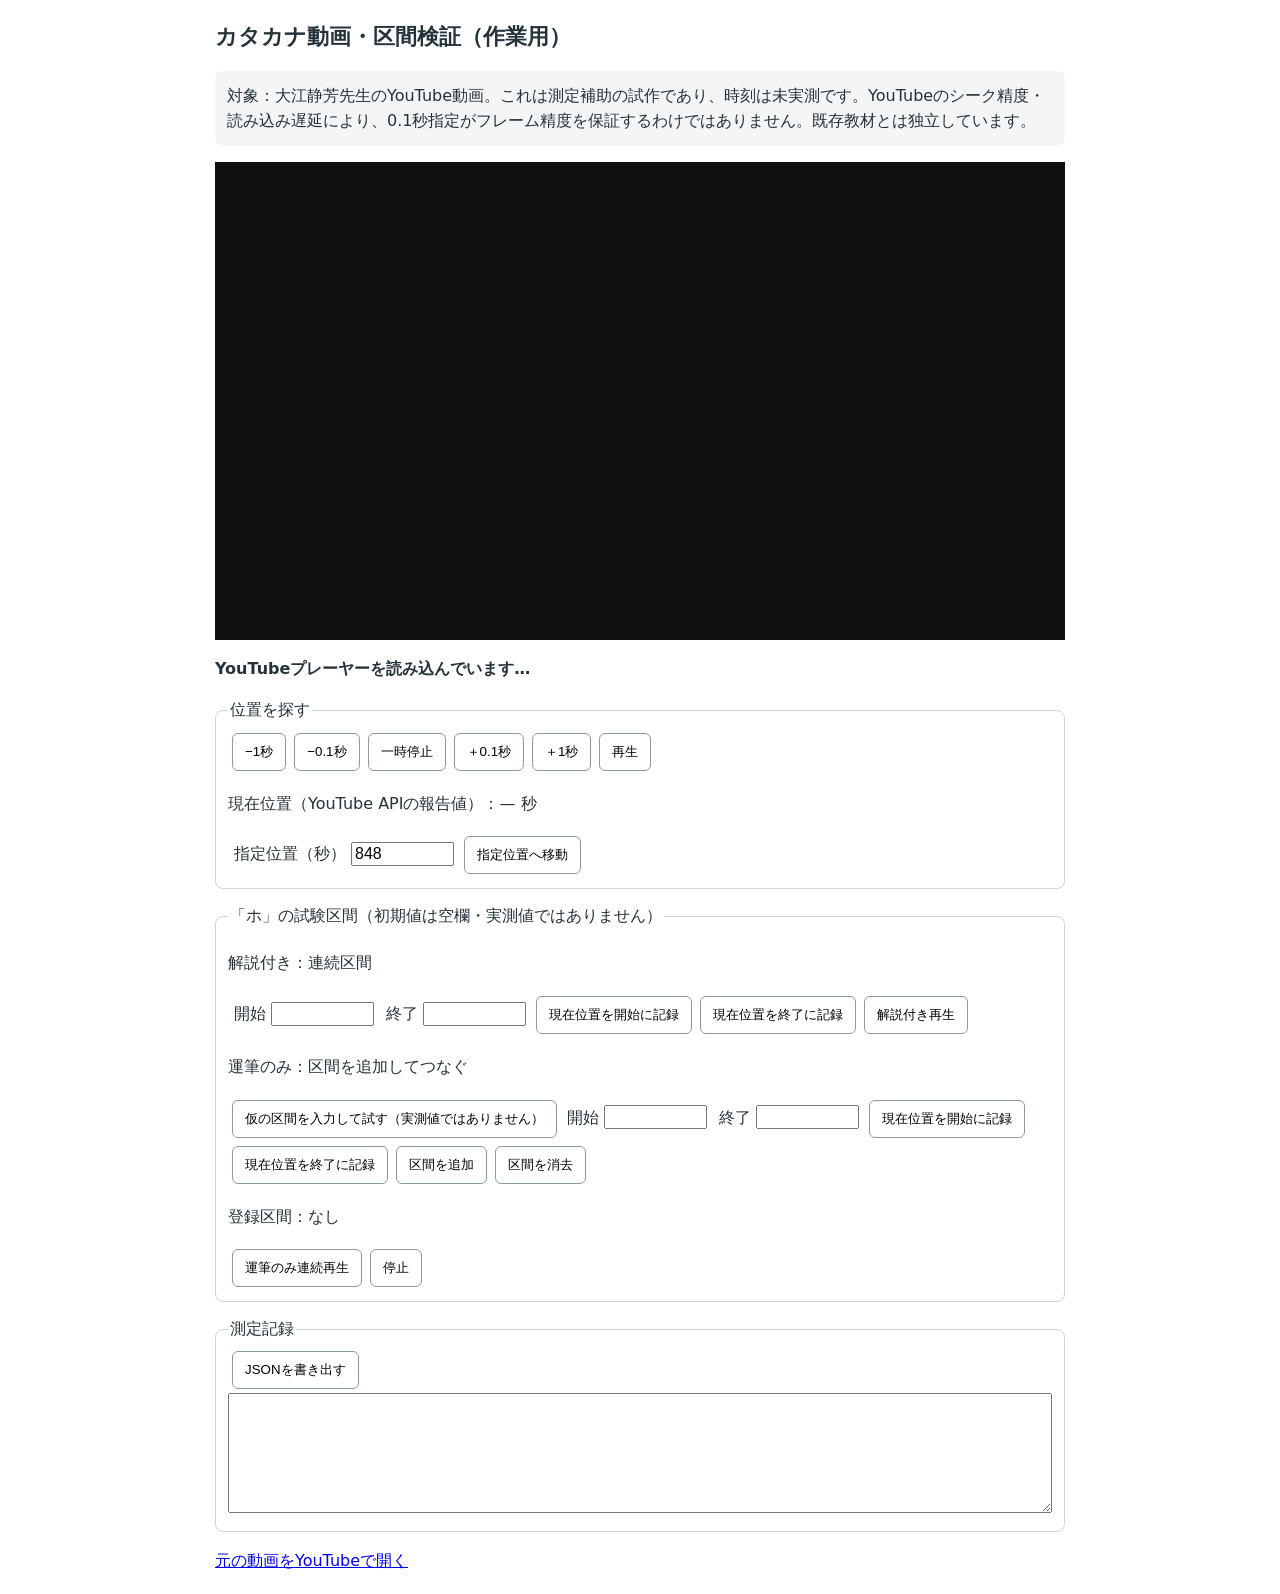
==== oe-video-timing-test.html @ d210e769 "Add clearly labeled provisional Ho segments for playback testing" ====
<!doctype html>
<html lang="ja"><head><meta charset="utf-8"><meta name="viewport" content="width=device-width,initial-scale=1"><meta name="robots" content="noindex,nofollow"><title>大江静芳先生 カタカナ動画・区間検証（試作）</title>
<style>body{font-family:system-ui,sans-serif;max-width:850px;margin:20px auto;padding:0 14px;color:#24333b;line-height:1.6}h1{font-size:1.35rem}.note{background:#f3f5f7;padding:12px;border-radius:8px}#player{width:100%;aspect-ratio:16/9;background:#111}fieldset{margin:14px 0;border:1px solid #cdd5db;border-radius:8px}label{display:inline-flex;gap:5px;align-items:center;margin:6px}input[type=number]{width:95px;font-size:1rem}button{padding:9px 12px;margin:4px;border:1px solid #8799a3;background:#fff;border-radius:6px;cursor:pointer}button:focus-visible{outline:3px solid #4386bb}output{font-variant-numeric:tabular-nums}textarea{width:100%;min-height:120px;box-sizing:border-box}#status{font-weight:600}</style></head>
<body><h1>カタカナ動画・区間検証（作業用）</h1><p class="note">対象：大江静芳先生のYouTube動画。これは測定補助の試作であり、時刻は未実測です。YouTubeのシーク精度・読み込み遅延により、0.1秒指定がフレーム精度を保証するわけではありません。既存教材とは独立しています。</p>
<div id="player"></div><p id="status" role="status">YouTubeプレーヤーを読み込んでいます…</p>
<fieldset><legend>位置を探す</legend><button id="back10">−1秒</button><button id="back1">−0.1秒</button><button id="pause">一時停止</button><button id="forward1">＋0.1秒</button><button id="forward10">＋1秒</button><button id="play">再生</button><p>現在位置（YouTube APIの報告値）：<output id="position">—</output> 秒</p><label>指定位置（秒）<input id="seekValue" type="number" min="0" step="0.1" value="848"></label><button id="seek">指定位置へ移動</button></fieldset>
<fieldset><legend>「ホ」の試験区間（初期値は空欄・実測値ではありません）</legend><p>解説付き：連続区間</p><label>開始 <input id="exStart" type="number" min="0" step="0.1"></label><label>終了 <input id="exEnd" type="number" min="0" step="0.1"></label><button id="captureExStart">現在位置を開始に記録</button><button id="captureExEnd">現在位置を終了に記録</button><button id="testEx">解説付き再生</button>
<p>運筆のみ：区間を追加してつなぐ</p><button id="sample">仮の区間を入力して試す（実測値ではありません）</button><label>開始 <input id="wrStart" type="number" min="0" step="0.1"></label><label>終了 <input id="wrEnd" type="number" min="0" step="0.1"></label><button id="captureWrStart">現在位置を開始に記録</button><button id="captureWrEnd">現在位置を終了に記録</button><button id="add">区間を追加</button><button id="clear">区間を消去</button><p id="segments">登録区間：なし</p><button id="testWr">運筆のみ連続再生</button><button id="stop">停止</button></fieldset>
<fieldset><legend>測定記録</legend><button id="export">JSONを書き出す</button><textarea id="result" readonly aria-label="JSON出力"></textarea></fieldset>
<p><a href="https://www.youtube.com/watch?v=N_IMNX4BZhU" target="_blank" rel="noopener noreferrer">元の動画をYouTubeで開く</a></p>
<script>
const ID='N_IMNX4BZhU';let player,ready=false,mode='',index=0,segments=[];const $=x=>document.getElementById(x);const number=id=>{const s=$(id).value.trim();return s===''?null:Number(s)};const status=s=>$('status').textContent=s;
function onYouTubeIframeAPIReady(){player=new YT.Player('player',{videoId:ID,playerVars:{playsinline:1,rel:0},events:{onReady:()=>{ready=true;status('準備完了。動画を再生して映像を確認してください。')},onError:e=>status('YouTube再生エラー：'+e.data)}})}
const script=document.createElement('script');script.src='https://www.youtube.com/iframe_api';document.head.append(script);
function current(){return ready?player.getCurrentTime():null}function seek(t){if(!ready||!Number.isFinite(t)||t<0)return;player.seekTo(t,true);$('seekValue').value=t.toFixed(1)}
function record(id){const t=current();if(t!==null)$(id).value=t.toFixed(2)}
function valid(a,b){return a!==null&&b!==null&&Number.isFinite(a)&&Number.isFinite(b)&&a>=0&&b>a}
function show(){ $('segments').textContent=segments.length?'登録区間：'+segments.map(([a,b])=>a+'–'+b+'秒').join(' → '):'登録区間：なし'}
function stop(){mode='';if(ready)player.pauseVideo()}
function start(modeName){if(!ready)return;stop();mode=modeName;index=0;let range=mode==='writing'?segments[0]:[number('exStart'),number('exEnd')];if(!range||!valid(...range)){mode='';status('開始・終了時刻を正しく入力してください。');return}player.seekTo(range[0],true);player.mute();if(mode==='explanation')player.unMute();player.playVideo();status(mode==='writing'?'運筆のみ再生中（区間切替はシーク）':'解説付き再生中')}
$('back10').onclick=()=>seek((current()||0)-1);$('back1').onclick=()=>seek(Math.max(0,(current()||0)-.1));$('forward1').onclick=()=>seek((current()||0)+.1);$('forward10').onclick=()=>seek((current()||0)+1);$('pause').onclick=()=>ready&&player.pauseVideo();$('play').onclick=()=>ready&&player.playVideo();$('seek').onclick=()=>seek(number('seekValue'));$('captureExStart').onclick=()=>record('exStart');$('captureExEnd').onclick=()=>record('exEnd');$('captureWrStart').onclick=()=>record('wrStart');$('captureWrEnd').onclick=()=>record('wrEnd');
$('add').onclick=()=>{const a=number('wrStart'),b=number('wrEnd');if(!valid(a,b)){status('運筆区間の開始・終了を確認してください。');return}segments.push([a,b]);show()};
$('sample').onclick=()=>{stop();$('exStart').value='848';$('exEnd').value='884';segments=[[849,861],[870,877]];show();status('字幕から推定した仮の区間を入力しました。運筆の実測値ではありません。再生のつながりだけを確認してください。')};$('clear').onclick=()=>{stop();segments=[];show()};$('testEx').onclick=()=>start('explanation');$('testWr').onclick=()=>start('writing');$('stop').onclick=stop;
$('export').onclick=()=>{$('result').value=JSON.stringify({videoId:ID,kana:'ホ',explanation:valid(number('exStart'),number('exEnd'))?[number('exStart'),number('exEnd')]:null,writing:segments,verified:false,notes:'利用者による映像確認が必要。YouTube APIの時刻指定はフレーム精度を保証しない。'},null,2)};
setInterval(()=>{if(!ready)return;const t=current();$('position').textContent=t.toFixed(2);if(!mode)return;const ranges=mode==='writing'?segments:[[number('exStart'),number('exEnd')]];const range=ranges[index];if(!range||!valid(...range)){stop();return}if(t>=range[1]-.08){if(mode==='writing'&&index<ranges.length-1){index++;player.seekTo(ranges[index][0],true);player.playVideo()}else{index=0;player.seekTo(ranges[0][0],true);player.playVideo()}}},100);
</script></body></html>
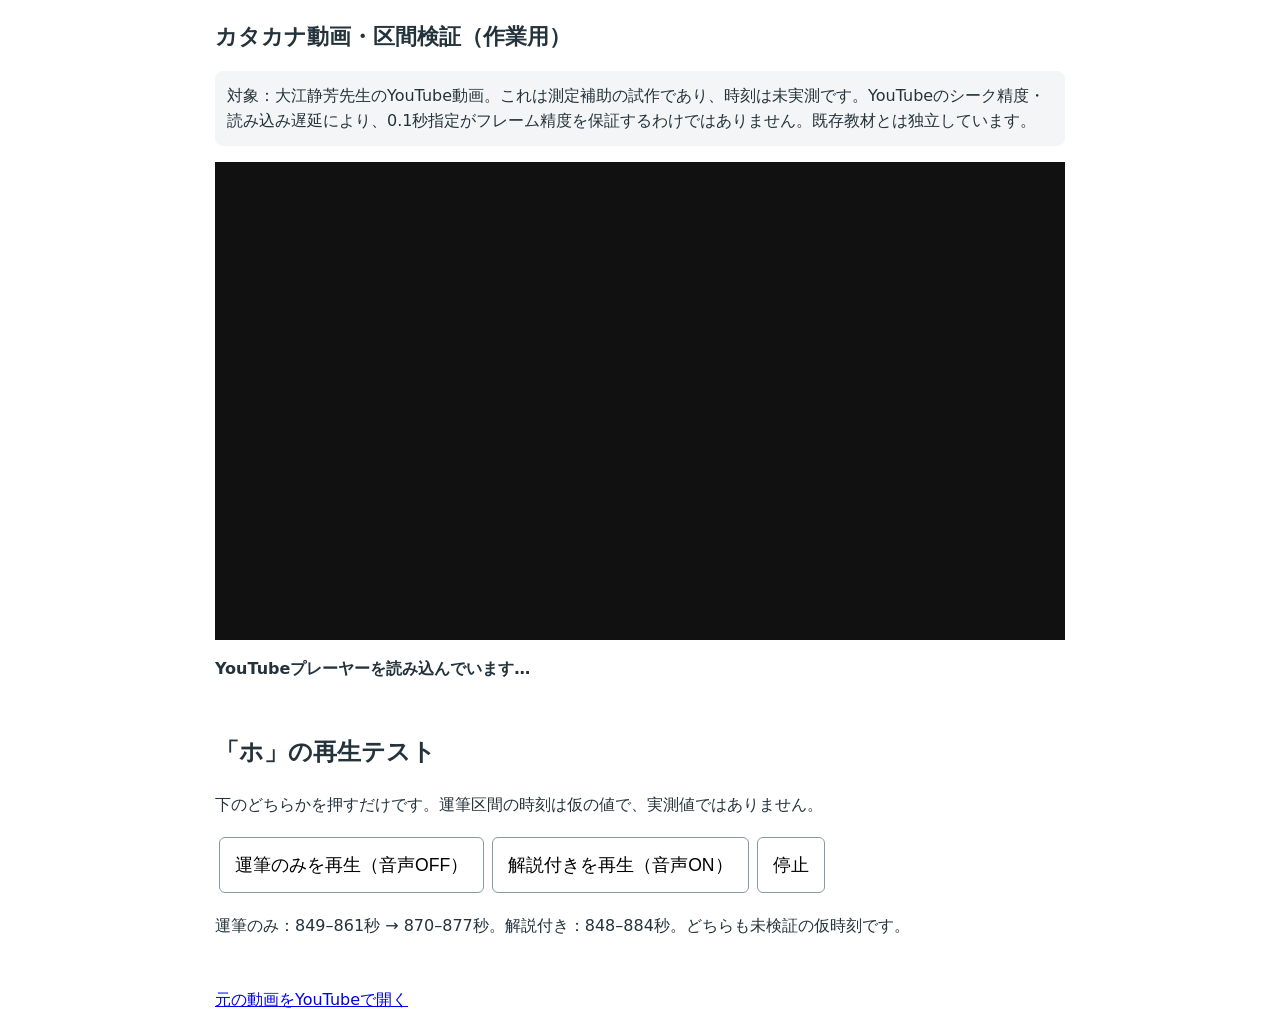
==== commit ef823f10: "Simplify Ho playback test to two direct playback buttons" ====
--- a/oe-video-timing-test.html
+++ b/oe-video-timing-test.html
@@ -3,24 +3,13 @@
 <style>body{font-family:system-ui,sans-serif;max-width:850px;margin:20px auto;padding:0 14px;color:#24333b;line-height:1.6}h1{font-size:1.35rem}.note{background:#f3f5f7;padding:12px;border-radius:8px}#player{width:100%;aspect-ratio:16/9;background:#111}fieldset{margin:14px 0;border:1px solid #cdd5db;border-radius:8px}label{display:inline-flex;gap:5px;align-items:center;margin:6px}input[type=number]{width:95px;font-size:1rem}button{padding:9px 12px;margin:4px;border:1px solid #8799a3;background:#fff;border-radius:6px;cursor:pointer}button:focus-visible{outline:3px solid #4386bb}output{font-variant-numeric:tabular-nums}textarea{width:100%;min-height:120px;box-sizing:border-box}#status{font-weight:600}</style></head>
 <body><h1>カタカナ動画・区間検証（作業用）</h1><p class="note">対象：大江静芳先生のYouTube動画。これは測定補助の試作であり、時刻は未実測です。YouTubeのシーク精度・読み込み遅延により、0.1秒指定がフレーム精度を保証するわけではありません。既存教材とは独立しています。</p>
 <div id="player"></div><p id="status" role="status">YouTubeプレーヤーを読み込んでいます…</p>
-<fieldset><legend>位置を探す</legend><button id="back10">−1秒</button><button id="back1">−0.1秒</button><button id="pause">一時停止</button><button id="forward1">＋0.1秒</button><button id="forward10">＋1秒</button><button id="play">再生</button><p>現在位置（YouTube APIの報告値）：<output id="position">—</output> 秒</p><label>指定位置（秒）<input id="seekValue" type="number" min="0" step="0.1" value="848"></label><button id="seek">指定位置へ移動</button></fieldset>
-<fieldset><legend>「ホ」の試験区間（初期値は空欄・実測値ではありません）</legend><p>解説付き：連続区間</p><label>開始 <input id="exStart" type="number" min="0" step="0.1"></label><label>終了 <input id="exEnd" type="number" min="0" step="0.1"></label><button id="captureExStart">現在位置を開始に記録</button><button id="captureExEnd">現在位置を終了に記録</button><button id="testEx">解説付き再生</button>
-<p>運筆のみ：区間を追加してつなぐ</p><button id="sample">仮の区間を入力して試す（実測値ではありません）</button><label>開始 <input id="wrStart" type="number" min="0" step="0.1"></label><label>終了 <input id="wrEnd" type="number" min="0" step="0.1"></label><button id="captureWrStart">現在位置を開始に記録</button><button id="captureWrEnd">現在位置を終了に記録</button><button id="add">区間を追加</button><button id="clear">区間を消去</button><p id="segments">登録区間：なし</p><button id="testWr">運筆のみ連続再生</button><button id="stop">停止</button></fieldset>
-<fieldset><legend>測定記録</legend><button id="export">JSONを書き出す</button><textarea id="result" readonly aria-label="JSON出力"></textarea></fieldset>
-<p><a href="https://www.youtube.com/watch?v=N_IMNX4BZhU" target="_blank" rel="noopener noreferrer">元の動画をYouTubeで開く</a></p>
+<section style="padding:16px 0"><h2>「ホ」の再生テスト</h2><p>下のどちらかを押すだけです。運筆区間の時刻は仮の値で、実測値ではありません。</p><button id="testWr" style="font-size:1.1rem;padding:15px">運筆のみを再生（音声OFF）</button><button id="testEx" style="font-size:1.1rem;padding:15px">解説付きを再生（音声ON）</button><button id="stop" style="font-size:1.1rem;padding:15px">停止</button><p>運筆のみ：849–861秒 → 870–877秒。解説付き：848–884秒。どちらも未検証の仮時刻です。</p></section><p><a href="https://www.youtube.com/watch?v=N_IMNX4BZhU" target="_blank" rel="noopener noreferrer">元の動画をYouTubeで開く</a></p>
 <script>
-const ID='N_IMNX4BZhU';let player,ready=false,mode='',index=0,segments=[];const $=x=>document.getElementById(x);const number=id=>{const s=$(id).value.trim();return s===''?null:Number(s)};const status=s=>$('status').textContent=s;
-function onYouTubeIframeAPIReady(){player=new YT.Player('player',{videoId:ID,playerVars:{playsinline:1,rel:0},events:{onReady:()=>{ready=true;status('準備完了。動画を再生して映像を確認してください。')},onError:e=>status('YouTube再生エラー：'+e.data)}})}
+const ID='N_IMNX4BZhU';let player,ready=false,mode='',index=0;const segments=[[849,861],[870,877]],explanation=[848,884];const $=id=>document.getElementById(id);const status=s=>$('status').textContent=s;
+function onYouTubeIframeAPIReady(){player=new YT.Player('player',{videoId:ID,playerVars:{playsinline:1,rel:0},events:{onReady:()=>{ready=true;status('準備完了。下の再生ボタンを押してください。')},onError:e=>status('YouTube再生エラー：'+e.data)}})}
 const script=document.createElement('script');script.src='https://www.youtube.com/iframe_api';document.head.append(script);
-function current(){return ready?player.getCurrentTime():null}function seek(t){if(!ready||!Number.isFinite(t)||t<0)return;player.seekTo(t,true);$('seekValue').value=t.toFixed(1)}
-function record(id){const t=current();if(t!==null)$(id).value=t.toFixed(2)}
-function valid(a,b){return a!==null&&b!==null&&Number.isFinite(a)&&Number.isFinite(b)&&a>=0&&b>a}
-function show(){ $('segments').textContent=segments.length?'登録区間：'+segments.map(([a,b])=>a+'–'+b+'秒').join(' → '):'登録区間：なし'}
 function stop(){mode='';if(ready)player.pauseVideo()}
-function start(modeName){if(!ready)return;stop();mode=modeName;index=0;let range=mode==='writing'?segments[0]:[number('exStart'),number('exEnd')];if(!range||!valid(...range)){mode='';status('開始・終了時刻を正しく入力してください。');return}player.seekTo(range[0],true);player.mute();if(mode==='explanation')player.unMute();player.playVideo();status(mode==='writing'?'運筆のみ再生中（区間切替はシーク）':'解説付き再生中')}
-$('back10').onclick=()=>seek((current()||0)-1);$('back1').onclick=()=>seek(Math.max(0,(current()||0)-.1));$('forward1').onclick=()=>seek((current()||0)+.1);$('forward10').onclick=()=>seek((current()||0)+1);$('pause').onclick=()=>ready&&player.pauseVideo();$('play').onclick=()=>ready&&player.playVideo();$('seek').onclick=()=>seek(number('seekValue'));$('captureExStart').onclick=()=>record('exStart');$('captureExEnd').onclick=()=>record('exEnd');$('captureWrStart').onclick=()=>record('wrStart');$('captureWrEnd').onclick=()=>record('wrEnd');
-$('add').onclick=()=>{const a=number('wrStart'),b=number('wrEnd');if(!valid(a,b)){status('運筆区間の開始・終了を確認してください。');return}segments.push([a,b]);show()};
-$('sample').onclick=()=>{stop();$('exStart').value='848';$('exEnd').value='884';segments=[[849,861],[870,877]];show();status('字幕から推定した仮の区間を入力しました。運筆の実測値ではありません。再生のつながりだけを確認してください。')};$('clear').onclick=()=>{stop();segments=[];show()};$('testEx').onclick=()=>start('explanation');$('testWr').onclick=()=>start('writing');$('stop').onclick=stop;
-$('export').onclick=()=>{$('result').value=JSON.stringify({videoId:ID,kana:'ホ',explanation:valid(number('exStart'),number('exEnd'))?[number('exStart'),number('exEnd')]:null,writing:segments,verified:false,notes:'利用者による映像確認が必要。YouTube APIの時刻指定はフレーム精度を保証しない。'},null,2)};
-setInterval(()=>{if(!ready)return;const t=current();$('position').textContent=t.toFixed(2);if(!mode)return;const ranges=mode==='writing'?segments:[[number('exStart'),number('exEnd')]];const range=ranges[index];if(!range||!valid(...range)){stop();return}if(t>=range[1]-.08){if(mode==='writing'&&index<ranges.length-1){index++;player.seekTo(ranges[index][0],true);player.playVideo()}else{index=0;player.seekTo(ranges[0][0],true);player.playVideo()}}},100);
+function start(which){if(!ready){status('動画の準備ができていません。');return}stop();mode=which;index=0;const range=which==='writing'?segments[0]:explanation;player.seekTo(range[0],true);if(which==='writing')player.mute();else player.unMute();player.playVideo();status(which==='writing'?'運筆のみ再生中（区間の切替を確認してください）':'解説付き再生中')}
+$('testWr').onclick=()=>start('writing');$('testEx').onclick=()=>start('explanation');$('stop').onclick=()=>{stop();status('停止しました')};
+setInterval(()=>{if(!ready||!mode)return;const t=player.getCurrentTime();const ranges=mode==='writing'?segments:[explanation];const range=ranges[index];if(t>=range[1]-.08){index=(index+1)%ranges.length;player.seekTo(ranges[index][0],true);player.playVideo()}},100);
 </script></body></html>
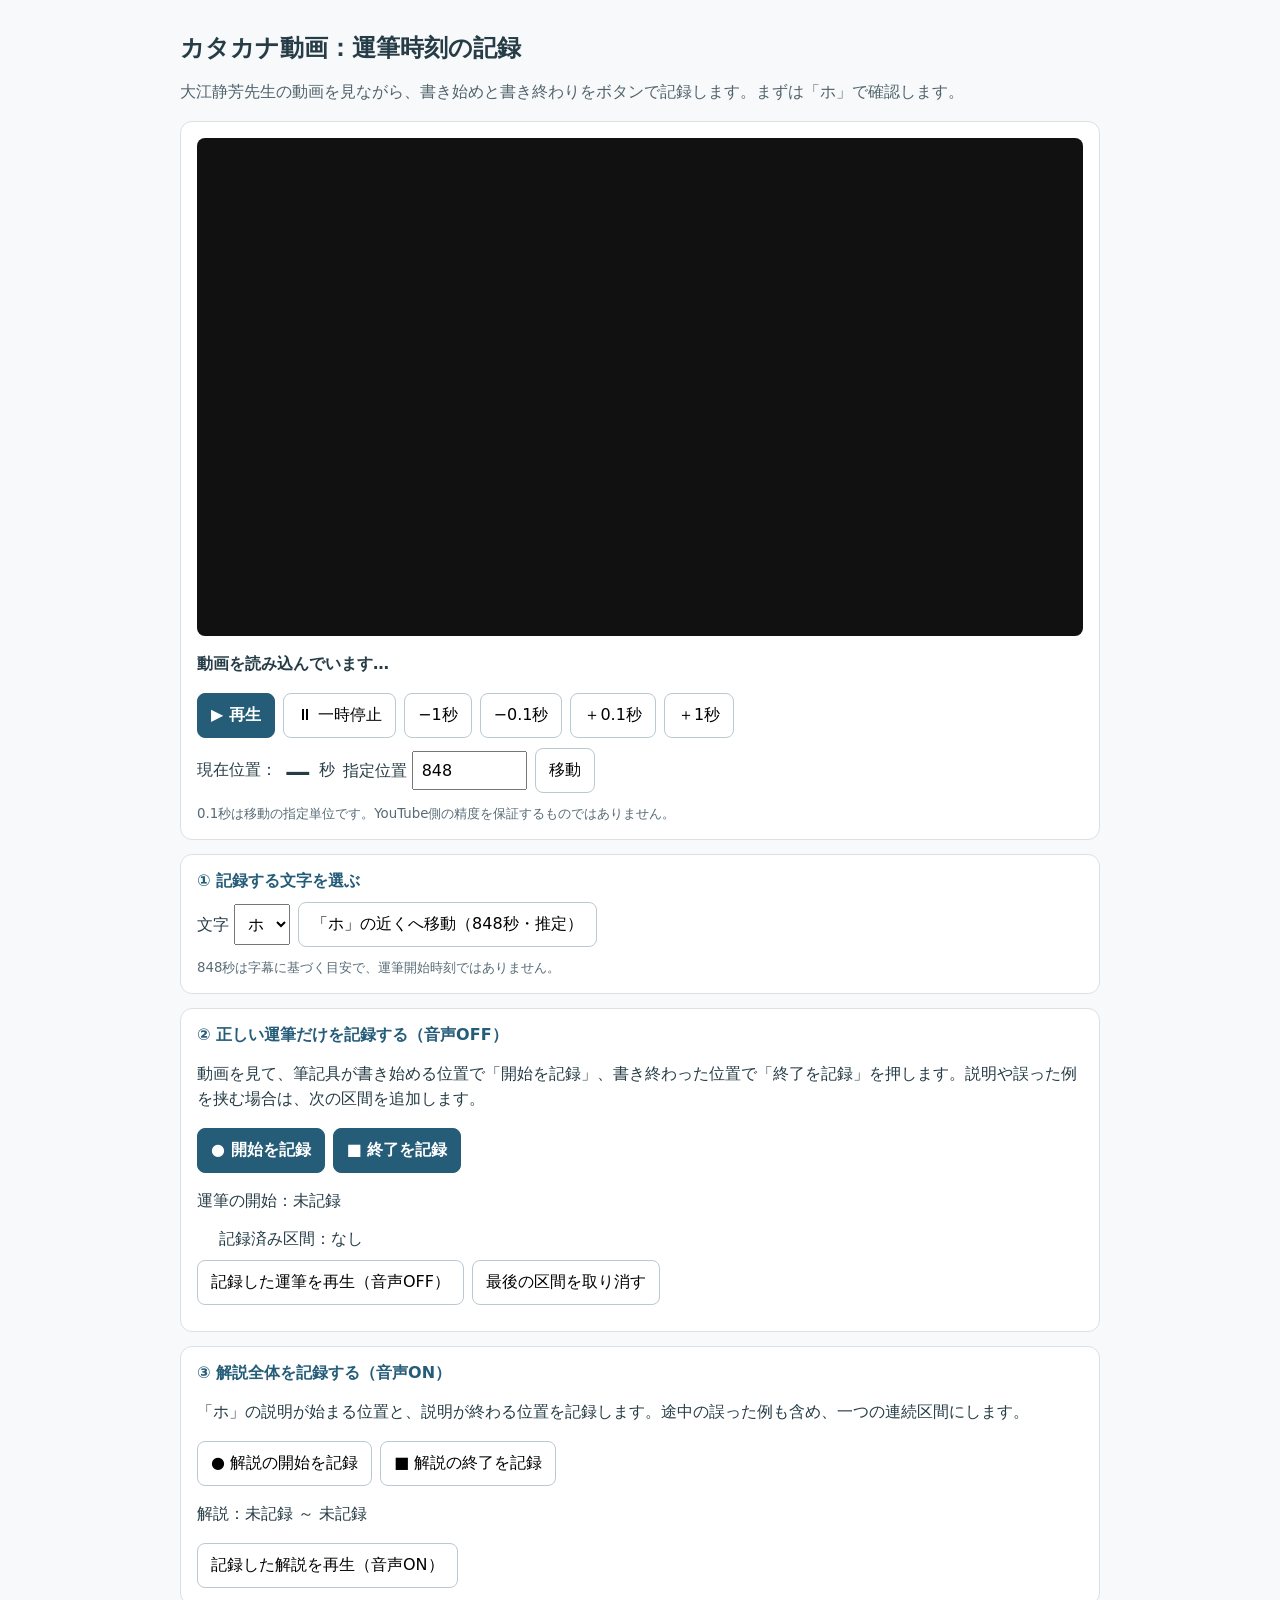
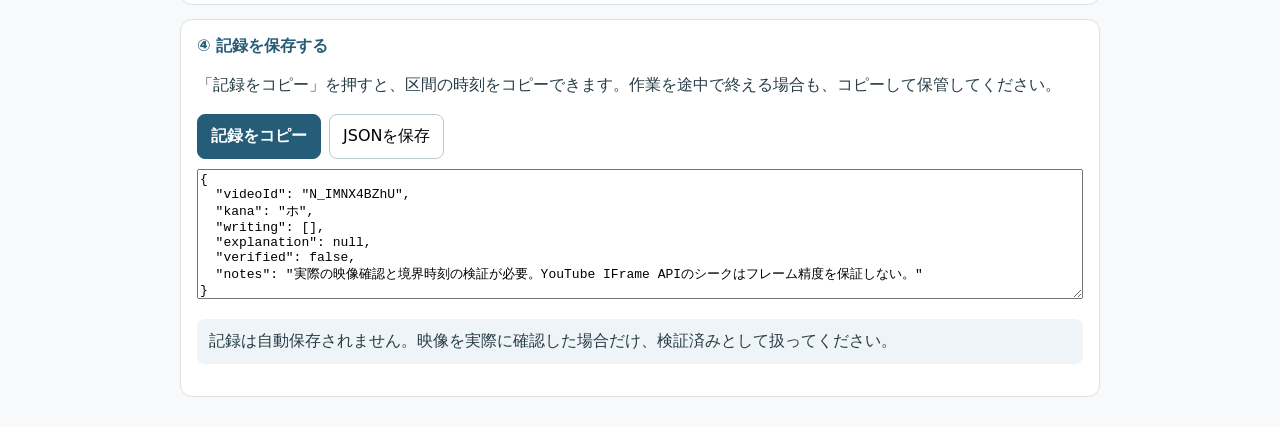
==== commit 165b4e3e: "Redesign timing page as guided start/end recording workflow" ====
--- a/oe-video-timing-test.html
+++ b/oe-video-timing-test.html
@@ -1,15 +1,29 @@
-<!doctype html>
-<html lang="ja"><head><meta charset="utf-8"><meta name="viewport" content="width=device-width,initial-scale=1"><meta name="robots" content="noindex,nofollow"><title>大江静芳先生 カタカナ動画・区間検証（試作）</title>
-<style>body{font-family:system-ui,sans-serif;max-width:850px;margin:20px auto;padding:0 14px;color:#24333b;line-height:1.6}h1{font-size:1.35rem}.note{background:#f3f5f7;padding:12px;border-radius:8px}#player{width:100%;aspect-ratio:16/9;background:#111}fieldset{margin:14px 0;border:1px solid #cdd5db;border-radius:8px}label{display:inline-flex;gap:5px;align-items:center;margin:6px}input[type=number]{width:95px;font-size:1rem}button{padding:9px 12px;margin:4px;border:1px solid #8799a3;background:#fff;border-radius:6px;cursor:pointer}button:focus-visible{outline:3px solid #4386bb}output{font-variant-numeric:tabular-nums}textarea{width:100%;min-height:120px;box-sizing:border-box}#status{font-weight:600}</style></head>
-<body><h1>カタカナ動画・区間検証（作業用）</h1><p class="note">対象：大江静芳先生のYouTube動画。これは測定補助の試作であり、時刻は未実測です。YouTubeのシーク精度・読み込み遅延により、0.1秒指定がフレーム精度を保証するわけではありません。既存教材とは独立しています。</p>
-<div id="player"></div><p id="status" role="status">YouTubeプレーヤーを読み込んでいます…</p>
-<section style="padding:16px 0"><h2>「ホ」の再生テスト</h2><p>下のどちらかを押すだけです。運筆区間の時刻は仮の値で、実測値ではありません。</p><button id="testWr" style="font-size:1.1rem;padding:15px">運筆のみを再生（音声OFF）</button><button id="testEx" style="font-size:1.1rem;padding:15px">解説付きを再生（音声ON）</button><button id="stop" style="font-size:1.1rem;padding:15px">停止</button><p>運筆のみ：849–861秒 → 870–877秒。解説付き：848–884秒。どちらも未検証の仮時刻です。</p></section><p><a href="https://www.youtube.com/watch?v=N_IMNX4BZhU" target="_blank" rel="noopener noreferrer">元の動画をYouTubeで開く</a></p>
+<!doctype html><html lang="ja"><head><meta charset="utf-8"><meta name="viewport" content="width=device-width,initial-scale=1"><meta name="robots" content="noindex,nofollow"><title>カタカナ運筆時刻の記録 | esaKITs</title><style>
+:root{font-family:system-ui,-apple-system,sans-serif;color:#263c46;background:#f7f9fa}body{max-width:920px;margin:auto;padding:16px}h1{font-size:1.5rem;margin-bottom:6px}h2{font-size:1.12rem}p{line-height:1.55}.sub{color:#52636c}.panel{background:white;border:1px solid #d9e1e5;border-radius:12px;padding:16px;margin:14px 0}#player{width:100%;aspect-ratio:16/9;background:#111;border-radius:8px;overflow:hidden}button,select,input{font:inherit}button{border:1px solid #bac8d0;border-radius:8px;padding:11px 13px;background:white;cursor:pointer}button.primary{background:#255c78;color:white;border-color:#255c78;font-weight:650}button:focus-visible,select:focus-visible,input:focus-visible{outline:3px solid #7db0ce}button:disabled{opacity:.5;cursor:not-allowed}.row{display:flex;flex-wrap:wrap;gap:8px;align-items:center;margin:10px 0}.clock{font-variant-numeric:tabular-nums;font-size:1.6rem;font-weight:700}.step{font-weight:700;color:#255c78}.notice{padding:10px 12px;background:#eef4f7;border-radius:8px}.entry{display:flex;align-items:center;gap:12px;flex-wrap:wrap;padding:8px 0;border-bottom:1px solid #e5ecef}.entry strong{font-variant-numeric:tabular-nums}select{padding:9px}input[type=number]{width:95px;padding:8px}textarea{width:100%;box-sizing:border-box;min-height:130px;font:13px ui-monospace,monospace}small{color:#576b76}#status{font-weight:600}#segments{padding-left:22px}a{color:#245e85}@media(max-width:600px){button{padding:10px}.clock{font-size:1.3rem}}</style></head><body>
+<h1>カタカナ動画：運筆時刻の記録</h1><p class="sub">大江静芳先生の動画を見ながら、書き始めと書き終わりをボタンで記録します。まずは「ホ」で確認します。</p>
+<div class="panel"><div id="player"></div><p id="status" role="status">動画を読み込んでいます…</p>
+<div class="row"><button id="play" class="primary">▶ 再生</button><button id="pause">⏸ 一時停止</button><button id="back">−1秒</button><button id="backFine">−0.1秒</button><button id="forwardFine">＋0.1秒</button><button id="forward">＋1秒</button></div>
+<div class="row"><span>現在位置：</span><output class="clock" id="time">—</output><span>秒</span><label>指定位置 <input id="seekInput" type="number" step="0.1" min="0" value="848"></label><button id="seek">移動</button></div><small>0.1秒は移動の指定単位です。YouTube側の精度を保証するものではありません。</small></div>
+<div class="panel"><div class="step">① 記録する文字を選ぶ</div><div class="row"><label>文字 <select id="kana"><option value="ホ">ホ</option></select></label><button id="near">「ホ」の近くへ移動（848秒・推定）</button></div><small>848秒は字幕に基づく目安で、運筆開始時刻ではありません。</small></div>
+<div class="panel"><div class="step">② 正しい運筆だけを記録する（音声OFF）</div><p>動画を見て、筆記具が書き始める位置で「開始を記録」、書き終わった位置で「終了を記録」を押します。説明や誤った例を挟む場合は、次の区間を追加します。</p>
+<div class="row"><button class="primary" id="markStart">● 開始を記録</button><button class="primary" id="markEnd">■ 終了を記録</button></div><p id="pending">開始：未記録</p><div id="segments">記録済み区間：なし</div><div class="row"><button id="testWriting">記録した運筆を再生（音声OFF）</button><button id="undo">最後の区間を取り消す</button></div></div>
+<div class="panel"><div class="step">③ 解説全体を記録する（音声ON）</div><p>「ホ」の説明が始まる位置と、説明が終わる位置を記録します。途中の誤った例も含め、一つの連続区間にします。</p><div class="row"><button id="exStart">● 解説の開始を記録</button><button id="exEnd">■ 解説の終了を記録</button></div><p id="exDisplay">解説：未記録</p><button id="testExplanation">記録した解説を再生（音声ON）</button></div>
+<div class="panel"><div class="step">④ 記録を保存する</div><p>「記録をコピー」を押すと、区間の時刻をコピーできます。作業を途中で終える場合も、コピーして保管してください。</p><div class="row"><button class="primary" id="copy">記録をコピー</button><button id="download">JSONを保存</button></div><textarea id="json" readonly aria-label="記録データ"></textarea><p class="notice">記録は自動保存されません。映像を実際に確認した場合だけ、検証済みとして扱ってください。</p></div>
 <script>
-const ID='N_IMNX4BZhU';let player,ready=false,mode='',index=0;const segments=[[849,861],[870,877]],explanation=[848,884];const $=id=>document.getElementById(id);const status=s=>$('status').textContent=s;
-function onYouTubeIframeAPIReady(){player=new YT.Player('player',{videoId:ID,playerVars:{playsinline:1,rel:0},events:{onReady:()=>{ready=true;status('準備完了。下の再生ボタンを押してください。')},onError:e=>status('YouTube再生エラー：'+e.data)}})}
+const VIDEO='N_IMNX4BZhU';let player,ready=false,mode='',i=0,pending=null,segments=[],exStart=null,exEnd=null;const $=id=>document.getElementById(id);const status=s=>$('status').textContent=s;
+function onYouTubeIframeAPIReady(){player=new YT.Player('player',{videoId:VIDEO,playerVars:{playsinline:1,rel:0},events:{onReady:()=>{ready=true;status('準備完了。動画を再生できます。')},onError:e=>status('動画を再生できません（エラー '+e.data+'）。')}})}
 const script=document.createElement('script');script.src='https://www.youtube.com/iframe_api';document.head.append(script);
-function stop(){mode='';if(ready)player.pauseVideo()}
-function start(which){if(!ready){status('動画の準備ができていません。');return}stop();mode=which;index=0;const range=which==='writing'?segments[0]:explanation;player.seekTo(range[0],true);if(which==='writing')player.mute();else player.unMute();player.playVideo();status(which==='writing'?'運筆のみ再生中（区間の切替を確認してください）':'解説付き再生中')}
-$('testWr').onclick=()=>start('writing');$('testEx').onclick=()=>start('explanation');$('stop').onclick=()=>{stop();status('停止しました')};
-setInterval(()=>{if(!ready||!mode)return;const t=player.getCurrentTime();const ranges=mode==='writing'?segments:[explanation];const range=ranges[index];if(t>=range[1]-.08){index=(index+1)%ranges.length;player.seekTo(ranges[index][0],true);player.playVideo()}},100);
+function current(){return ready?player.getCurrentTime():null}function seek(t){if(!ready||!Number.isFinite(t)||t<0)return;stop();player.seekTo(t,true);$('seekInput').value=t.toFixed(1)}function stop(){mode='';if(ready)player.pauseVideo()}
+function fmt(t){return t===null?'未記録':t.toFixed(2)+'秒'}function valid(a,b){return Number.isFinite(a)&&Number.isFinite(b)&&b>a&&a>=0}
+function refresh(){$('pending').textContent='運筆の開始：'+fmt(pending);$('segments').replaceChildren();if(!segments.length){$('segments').textContent='記録済み区間：なし'}else{const list=document.createElement('ol');segments.forEach(([a,b])=>{const li=document.createElement('li');li.textContent=fmt(a)+' ～ '+fmt(b);list.append(li)});$('segments').append('記録済み区間：',list)}$('exDisplay').textContent='解説：'+fmt(exStart)+' ～ '+fmt(exEnd);$('json').value=JSON.stringify({videoId:VIDEO,kana:$('kana').value,writing:segments,explanation:valid(exStart,exEnd)?[exStart,exEnd]:null,verified:false,notes:'実際の映像確認と境界時刻の検証が必要。YouTube IFrame APIのシークはフレーム精度を保証しない。'},null,2)}
+$('play').onclick=()=>{if(ready){stop();player.playVideo()}};$('pause').onclick=()=>stop();$('back').onclick=()=>seek(Math.max(0,(current()||0)-1));$('backFine').onclick=()=>seek(Math.max(0,(current()||0)-.1));$('forward').onclick=()=>seek((current()||0)+1);$('forwardFine').onclick=()=>seek((current()||0)+.1);$('seek').onclick=()=>{const v=$('seekInput').value;if(v.trim()!=='')seek(Number(v))};$('near').onclick=()=>seek(848);
+$('markStart').onclick=()=>{if(!ready)return;stop();pending=current();refresh();status('運筆の開始を記録しました。終了位置を探してください。')};
+$('markEnd').onclick=()=>{if(!ready||pending===null){status('先に「開始を記録」を押してください。');return}stop();const end=current();if(!valid(pending,end)){status('終了位置は開始位置より後にしてください。');return}segments.push([pending,end]);pending=null;refresh();status('運筆区間を記録しました。別の区間も追加できます。')};
+$('undo').onclick=()=>{stop();segments.pop();refresh()};
+$('exStart').onclick=()=>{if(!ready)return;stop();exStart=current();refresh();status('解説の開始を記録しました。')};$('exEnd').onclick=()=>{if(!ready)return;stop();exEnd=current();refresh();status('解説の終了を記録しました。')};
+function test(which){if(!ready)return;stop();const ranges=which==='writing'?segments:(valid(exStart,exEnd)?[[exStart,exEnd]]:[]);if(!ranges.length){status('先に開始・終了を記録してください。');return}mode=which;i=0;player.seekTo(ranges[0][0],true);if(which==='writing')player.mute();else player.unMute();player.playVideo();status(which==='writing'?'運筆のみ再生中':'解説付き再生中')}
+$('testWriting').onclick=()=>test('writing');$('testExplanation').onclick=()=>test('explanation');
+$('copy').onclick=()=>{refresh();if(navigator.clipboard&&navigator.clipboard.writeText){navigator.clipboard.writeText($('json').value).then(()=>status('記録をコピーしました。')).catch(()=>status('コピーできません。下のJSON欄からコピーしてください。'))}else{status('下のJSON欄を選択してコピーしてください。');$('json').select()}};
+$('download').onclick=()=>{refresh();const blob=new Blob([$('json').value],{type:'application/json'});const url=URL.createObjectURL(blob);const a=document.createElement('a');a.href=url;a.download='katakana-ho-timing.json';a.click();setTimeout(()=>URL.revokeObjectURL(url),1000)};
+setInterval(()=>{if(!ready)return;const t=current();$('time').textContent=t.toFixed(2);if(!mode)return;const ranges=mode==='writing'?segments:[[exStart,exEnd]];const range=ranges[i];if(!range||!valid(...range)){stop();return}if(t>=range[1]-.08){i=(i+1)%ranges.length;player.seekTo(ranges[i][0],true);player.playVideo()}},100);refresh();
 </script></body></html>
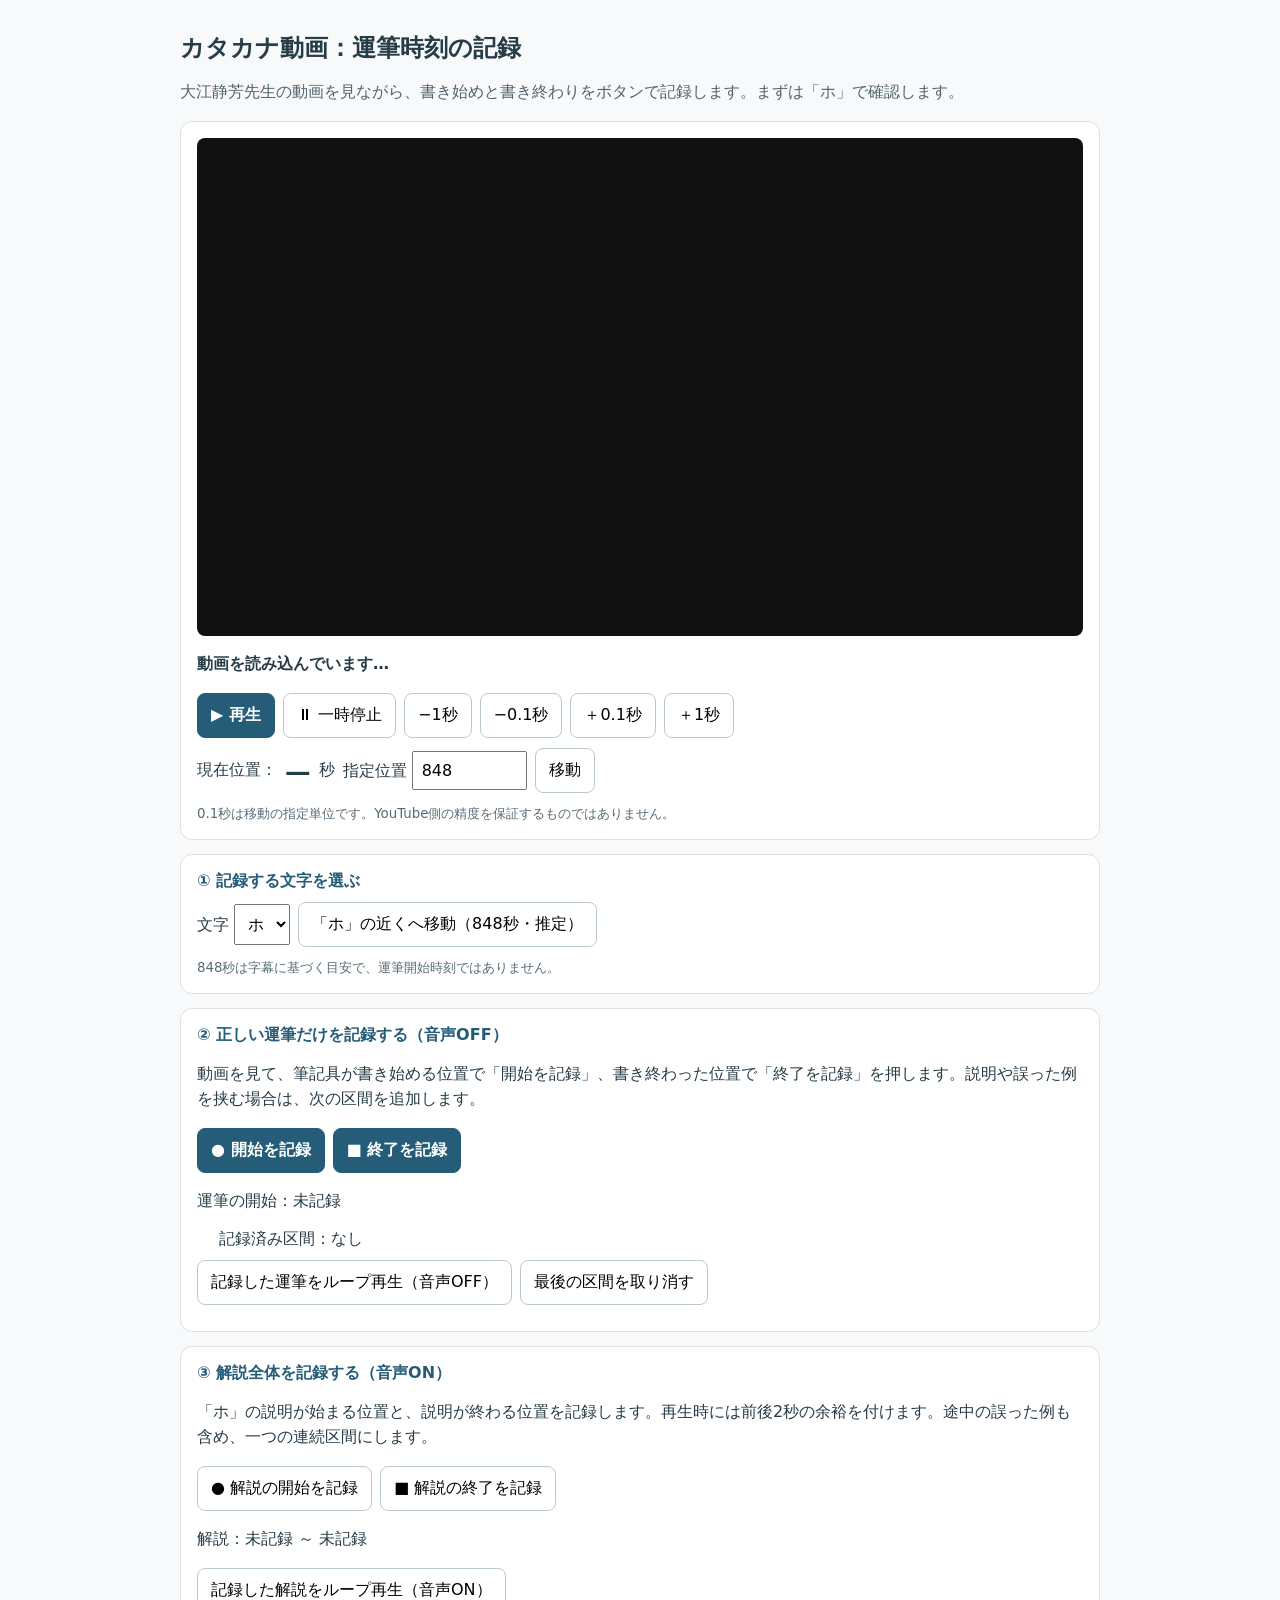
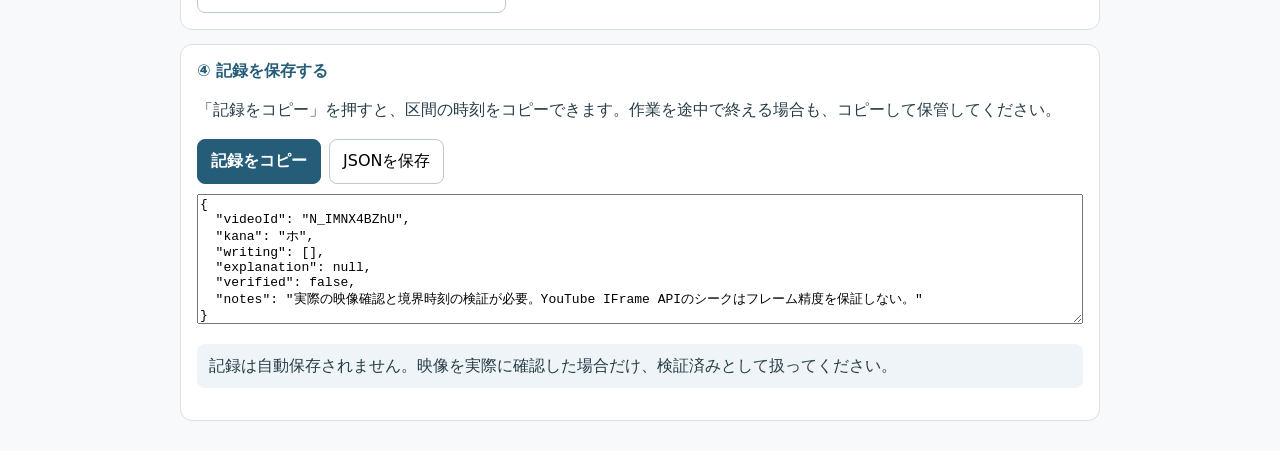
==== commit 97963ce7: "Align recorder loop with single persistent YouTube player and seekTo" ====
--- a/oe-video-timing-test.html
+++ b/oe-video-timing-test.html
@@ -6,14 +6,14 @@
 <div class="row"><span>現在位置：</span><output class="clock" id="time">—</output><span>秒</span><label>指定位置 <input id="seekInput" type="number" step="0.1" min="0" value="848"></label><button id="seek">移動</button></div><small>0.1秒は移動の指定単位です。YouTube側の精度を保証するものではありません。</small></div>
 <div class="panel"><div class="step">① 記録する文字を選ぶ</div><div class="row"><label>文字 <select id="kana"><option value="ホ">ホ</option></select></label><button id="near">「ホ」の近くへ移動（848秒・推定）</button></div><small>848秒は字幕に基づく目安で、運筆開始時刻ではありません。</small></div>
 <div class="panel"><div class="step">② 正しい運筆だけを記録する（音声OFF）</div><p>動画を見て、筆記具が書き始める位置で「開始を記録」、書き終わった位置で「終了を記録」を押します。説明や誤った例を挟む場合は、次の区間を追加します。</p>
-<div class="row"><button class="primary" id="markStart">● 開始を記録</button><button class="primary" id="markEnd">■ 終了を記録</button></div><p id="pending">開始：未記録</p><div id="segments">記録済み区間：なし</div><div class="row"><button id="testWriting">記録した運筆を再生（音声OFF）</button><button id="undo">最後の区間を取り消す</button></div></div>
-<div class="panel"><div class="step">③ 解説全体を記録する（音声ON）</div><p>「ホ」の説明が始まる位置と、説明が終わる位置を記録します。途中の誤った例も含め、一つの連続区間にします。</p><div class="row"><button id="exStart">● 解説の開始を記録</button><button id="exEnd">■ 解説の終了を記録</button></div><p id="exDisplay">解説：未記録</p><button id="testExplanation">記録した解説を再生（音声ON）</button></div>
+<div class="row"><button class="primary" id="markStart">● 開始を記録</button><button class="primary" id="markEnd">■ 終了を記録</button></div><p id="pending">開始：未記録</p><div id="segments">記録済み区間：なし</div><div class="row"><button id="testWriting">記録した運筆をループ再生（音声OFF）</button><button id="undo">最後の区間を取り消す</button></div></div>
+<div class="panel"><div class="step">③ 解説全体を記録する（音声ON）</div><p>「ホ」の説明が始まる位置と、説明が終わる位置を記録します。再生時には前後2秒の余裕を付けます。途中の誤った例も含め、一つの連続区間にします。</p><div class="row"><button id="exStart">● 解説の開始を記録</button><button id="exEnd">■ 解説の終了を記録</button></div><p id="exDisplay">解説：未記録</p><button id="testExplanation">記録した解説をループ再生（音声ON）</button></div>
 <div class="panel"><div class="step">④ 記録を保存する</div><p>「記録をコピー」を押すと、区間の時刻をコピーできます。作業を途中で終える場合も、コピーして保管してください。</p><div class="row"><button class="primary" id="copy">記録をコピー</button><button id="download">JSONを保存</button></div><textarea id="json" readonly aria-label="記録データ"></textarea><p class="notice">記録は自動保存されません。映像を実際に確認した場合だけ、検証済みとして扱ってください。</p></div>
 <script>
-const VIDEO='N_IMNX4BZhU';let player,ready=false,mode='',i=0,pending=null,segments=[],exStart=null,exEnd=null;const $=id=>document.getElementById(id);const status=s=>$('status').textContent=s;
+const VIDEO='N_IMNX4BZhU';let player,ready=false,mode='',i=0,loopBusy=false,pending=null,segments=[],exStart=null,exEnd=null;const $=id=>document.getElementById(id);const status=s=>$('status').textContent=s;
 function onYouTubeIframeAPIReady(){player=new YT.Player('player',{videoId:VIDEO,playerVars:{playsinline:1,rel:0},events:{onReady:()=>{ready=true;status('準備完了。動画を再生できます。')},onError:e=>status('動画を再生できません（エラー '+e.data+'）。')}})}
 const script=document.createElement('script');script.src='https://www.youtube.com/iframe_api';document.head.append(script);
-function current(){return ready?player.getCurrentTime():null}function seek(t){if(!ready||!Number.isFinite(t)||t<0)return;stop();player.seekTo(t,true);$('seekInput').value=t.toFixed(1)}function stop(){mode='';if(ready)player.pauseVideo()}
+function current(){return ready?player.getCurrentTime():null}function seek(t){if(!ready||!Number.isFinite(t)||t<0)return;stop();player.seekTo(t,true);$('seekInput').value=t.toFixed(1)}function stop(){mode='';loopBusy=false;if(ready)player.pauseVideo()}
 function fmt(t){return t===null?'未記録':t.toFixed(2)+'秒'}function valid(a,b){return Number.isFinite(a)&&Number.isFinite(b)&&b>a&&a>=0}
 function refresh(){$('pending').textContent='運筆の開始：'+fmt(pending);$('segments').replaceChildren();if(!segments.length){$('segments').textContent='記録済み区間：なし'}else{const list=document.createElement('ol');segments.forEach(([a,b])=>{const li=document.createElement('li');li.textContent=fmt(a)+' ～ '+fmt(b);list.append(li)});$('segments').append('記録済み区間：',list)}$('exDisplay').textContent='解説：'+fmt(exStart)+' ～ '+fmt(exEnd);$('json').value=JSON.stringify({videoId:VIDEO,kana:$('kana').value,writing:segments,explanation:valid(exStart,exEnd)?[exStart,exEnd]:null,verified:false,notes:'実際の映像確認と境界時刻の検証が必要。YouTube IFrame APIのシークはフレーム精度を保証しない。'},null,2)}
 $('play').onclick=()=>{if(ready){stop();player.playVideo()}};$('pause').onclick=()=>stop();$('back').onclick=()=>seek(Math.max(0,(current()||0)-1));$('backFine').onclick=()=>seek(Math.max(0,(current()||0)-.1));$('forward').onclick=()=>seek((current()||0)+1);$('forwardFine').onclick=()=>seek((current()||0)+.1);$('seek').onclick=()=>{const v=$('seekInput').value;if(v.trim()!=='')seek(Number(v))};$('near').onclick=()=>seek(848);
@@ -21,9 +21,9 @@
 $('markEnd').onclick=()=>{if(!ready||pending===null){status('先に「開始を記録」を押してください。');return}stop();const end=current();if(!valid(pending,end)){status('終了位置は開始位置より後にしてください。');return}segments.push([pending,end]);pending=null;refresh();status('運筆区間を記録しました。別の区間も追加できます。')};
 $('undo').onclick=()=>{stop();segments.pop();refresh()};
 $('exStart').onclick=()=>{if(!ready)return;stop();exStart=current();refresh();status('解説の開始を記録しました。')};$('exEnd').onclick=()=>{if(!ready)return;stop();exEnd=current();refresh();status('解説の終了を記録しました。')};
-function test(which){if(!ready)return;stop();const ranges=which==='writing'?segments:(valid(exStart,exEnd)?[[exStart,exEnd]]:[]);if(!ranges.length){status('先に開始・終了を記録してください。');return}mode=which;i=0;player.seekTo(ranges[0][0],true);if(which==='writing')player.mute();else player.unMute();player.playVideo();status(which==='writing'?'運筆のみ再生中':'解説付き再生中')}
+function test(which){if(!ready)return;stop();const ranges=which==='writing'?segments:(valid(exStart,exEnd)?[[exStart,exEnd]]:[]);if(!ranges.length){status('先に開始・終了を記録してください。');return}mode=which;i=0;loopBusy=false;player.seekTo(Math.max(0,ranges[0][0]-(which==='explanation'?2:0)),true);if(which==='writing')player.mute();else player.unMute();player.playVideo();status(which==='writing'?'運筆のみ再生中':'解説付き再生中')}
 $('testWriting').onclick=()=>test('writing');$('testExplanation').onclick=()=>test('explanation');
 $('copy').onclick=()=>{refresh();if(navigator.clipboard&&navigator.clipboard.writeText){navigator.clipboard.writeText($('json').value).then(()=>status('記録をコピーしました。')).catch(()=>status('コピーできません。下のJSON欄からコピーしてください。'))}else{status('下のJSON欄を選択してコピーしてください。');$('json').select()}};
 $('download').onclick=()=>{refresh();const blob=new Blob([$('json').value],{type:'application/json'});const url=URL.createObjectURL(blob);const a=document.createElement('a');a.href=url;a.download='katakana-ho-timing.json';a.click();setTimeout(()=>URL.revokeObjectURL(url),1000)};
-setInterval(()=>{if(!ready)return;const t=current();$('time').textContent=t.toFixed(2);if(!mode)return;const ranges=mode==='writing'?segments:[[exStart,exEnd]];const range=ranges[i];if(!range||!valid(...range)){stop();return}if(t>=range[1]-.08){i=(i+1)%ranges.length;player.seekTo(ranges[i][0],true);player.playVideo()}},100);refresh();
+setInterval(()=>{if(!ready)return;const t=current();$('time').textContent=t.toFixed(2);if(!mode)return;const ranges=mode==='writing'?segments:[[exStart,exEnd]];const range=ranges[i];if(!range||!valid(...range)){stop();return}if(t>=range[1]+(mode==='explanation'?2:0)-.08&&!loopBusy){loopBusy=true;i=(i+1)%ranges.length;const next=ranges[i][0]-(mode==='explanation'?2:0);player.seekTo(Math.max(0,next),true);setTimeout(()=>{loopBusy=false},300)}},100);refresh();
 </script></body></html>
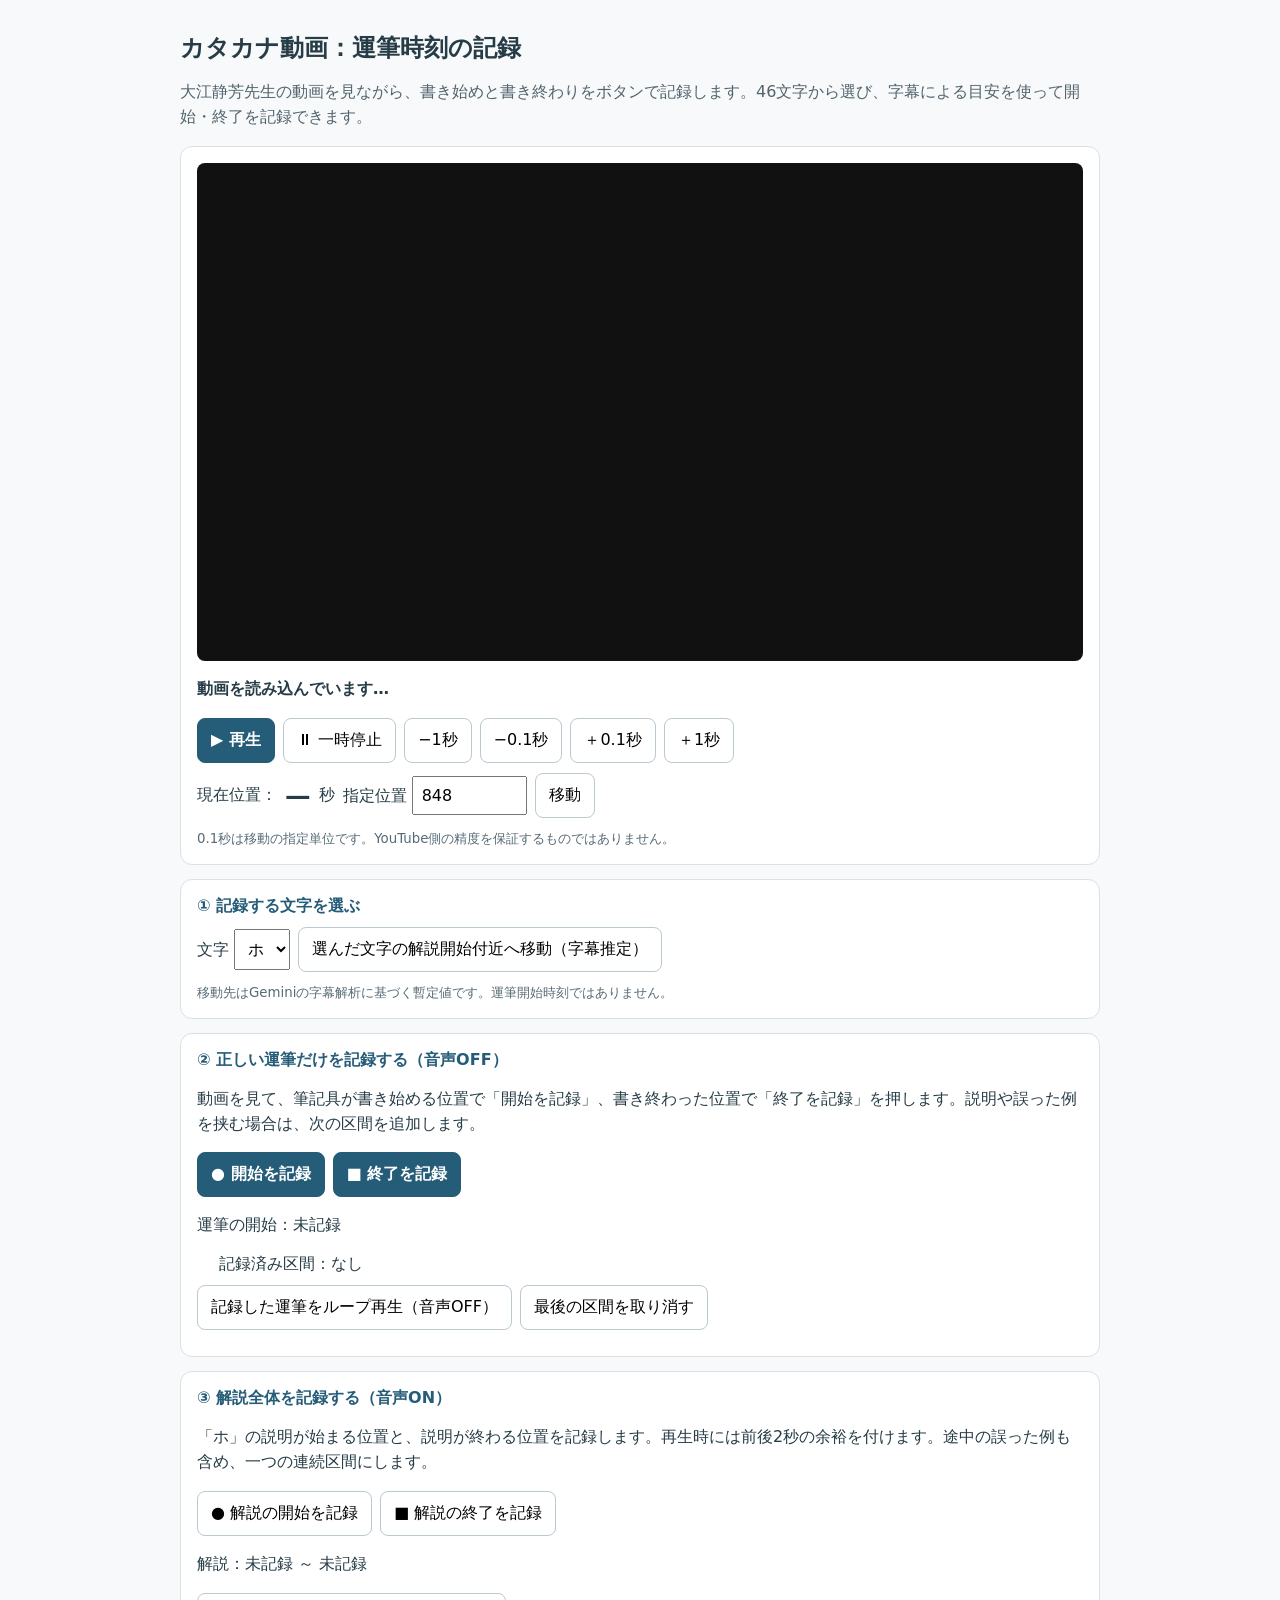
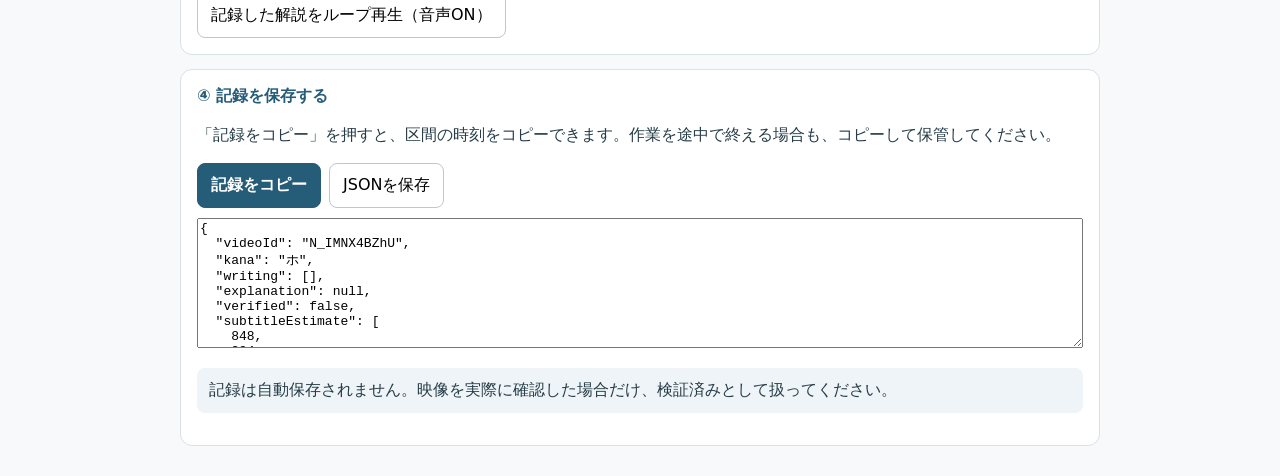
==== commit 12c322b8: "Enable 46-character subtitle-based navigation in timing recorder" ====
--- a/oe-video-timing-test.html
+++ b/oe-video-timing-test.html
@@ -1,22 +1,22 @@
 <!doctype html><html lang="ja"><head><meta charset="utf-8"><meta name="viewport" content="width=device-width,initial-scale=1"><meta name="robots" content="noindex,nofollow"><title>カタカナ運筆時刻の記録 | esaKITs</title><style>
 :root{font-family:system-ui,-apple-system,sans-serif;color:#263c46;background:#f7f9fa}body{max-width:920px;margin:auto;padding:16px}h1{font-size:1.5rem;margin-bottom:6px}h2{font-size:1.12rem}p{line-height:1.55}.sub{color:#52636c}.panel{background:white;border:1px solid #d9e1e5;border-radius:12px;padding:16px;margin:14px 0}#player{width:100%;aspect-ratio:16/9;background:#111;border-radius:8px;overflow:hidden}button,select,input{font:inherit}button{border:1px solid #bac8d0;border-radius:8px;padding:11px 13px;background:white;cursor:pointer}button.primary{background:#255c78;color:white;border-color:#255c78;font-weight:650}button:focus-visible,select:focus-visible,input:focus-visible{outline:3px solid #7db0ce}button:disabled{opacity:.5;cursor:not-allowed}.row{display:flex;flex-wrap:wrap;gap:8px;align-items:center;margin:10px 0}.clock{font-variant-numeric:tabular-nums;font-size:1.6rem;font-weight:700}.step{font-weight:700;color:#255c78}.notice{padding:10px 12px;background:#eef4f7;border-radius:8px}.entry{display:flex;align-items:center;gap:12px;flex-wrap:wrap;padding:8px 0;border-bottom:1px solid #e5ecef}.entry strong{font-variant-numeric:tabular-nums}select{padding:9px}input[type=number]{width:95px;padding:8px}textarea{width:100%;box-sizing:border-box;min-height:130px;font:13px ui-monospace,monospace}small{color:#576b76}#status{font-weight:600}#segments{padding-left:22px}a{color:#245e85}@media(max-width:600px){button{padding:10px}.clock{font-size:1.3rem}}</style></head><body>
-<h1>カタカナ動画：運筆時刻の記録</h1><p class="sub">大江静芳先生の動画を見ながら、書き始めと書き終わりをボタンで記録します。まずは「ホ」で確認します。</p>
+<h1>カタカナ動画：運筆時刻の記録</h1><p class="sub">大江静芳先生の動画を見ながら、書き始めと書き終わりをボタンで記録します。46文字から選び、字幕による目安を使って開始・終了を記録できます。</p>
 <div class="panel"><div id="player"></div><p id="status" role="status">動画を読み込んでいます…</p>
 <div class="row"><button id="play" class="primary">▶ 再生</button><button id="pause">⏸ 一時停止</button><button id="back">−1秒</button><button id="backFine">−0.1秒</button><button id="forwardFine">＋0.1秒</button><button id="forward">＋1秒</button></div>
 <div class="row"><span>現在位置：</span><output class="clock" id="time">—</output><span>秒</span><label>指定位置 <input id="seekInput" type="number" step="0.1" min="0" value="848"></label><button id="seek">移動</button></div><small>0.1秒は移動の指定単位です。YouTube側の精度を保証するものではありません。</small></div>
-<div class="panel"><div class="step">① 記録する文字を選ぶ</div><div class="row"><label>文字 <select id="kana"><option value="ホ">ホ</option></select></label><button id="near">「ホ」の近くへ移動（848秒・推定）</button></div><small>848秒は字幕に基づく目安で、運筆開始時刻ではありません。</small></div>
+<div class="panel"><div class="step">① 記録する文字を選ぶ</div><div class="row"><label>文字 <select id="kana"><option value="ア">ア</option><option value="イ">イ</option><option value="ウ">ウ</option><option value="エ">エ</option><option value="オ">オ</option><option value="カ">カ</option><option value="キ">キ</option><option value="ク">ク</option><option value="ケ">ケ</option><option value="コ">コ</option><option value="サ">サ</option><option value="シ">シ</option><option value="ス">ス</option><option value="セ">セ</option><option value="ソ">ソ</option><option value="タ">タ</option><option value="チ">チ</option><option value="ツ">ツ</option><option value="テ">テ</option><option value="ト">ト</option><option value="ナ">ナ</option><option value="ニ">ニ</option><option value="ヌ">ヌ</option><option value="ネ">ネ</option><option value="ノ">ノ</option><option value="ハ">ハ</option><option value="ヒ">ヒ</option><option value="フ">フ</option><option value="ヘ">ヘ</option><option value="ホ" selected>ホ</option><option value="マ">マ</option><option value="ミ">ミ</option><option value="ム">ム</option><option value="メ">メ</option><option value="モ">モ</option><option value="ヤ">ヤ</option><option value="ユ">ユ</option><option value="ヨ">ヨ</option><option value="ラ">ラ</option><option value="リ">リ</option><option value="ル">ル</option><option value="レ">レ</option><option value="ロ">ロ</option><option value="ワ">ワ</option><option value="ヲ">ヲ</option><option value="ン">ン</option></select></label><button id="near">選んだ文字の解説開始付近へ移動（字幕推定）</button></div><small>移動先はGeminiの字幕解析に基づく暫定値です。運筆開始時刻ではありません。</small></div>
 <div class="panel"><div class="step">② 正しい運筆だけを記録する（音声OFF）</div><p>動画を見て、筆記具が書き始める位置で「開始を記録」、書き終わった位置で「終了を記録」を押します。説明や誤った例を挟む場合は、次の区間を追加します。</p>
 <div class="row"><button class="primary" id="markStart">● 開始を記録</button><button class="primary" id="markEnd">■ 終了を記録</button></div><p id="pending">開始：未記録</p><div id="segments">記録済み区間：なし</div><div class="row"><button id="testWriting">記録した運筆をループ再生（音声OFF）</button><button id="undo">最後の区間を取り消す</button></div></div>
 <div class="panel"><div class="step">③ 解説全体を記録する（音声ON）</div><p>「ホ」の説明が始まる位置と、説明が終わる位置を記録します。再生時には前後2秒の余裕を付けます。途中の誤った例も含め、一つの連続区間にします。</p><div class="row"><button id="exStart">● 解説の開始を記録</button><button id="exEnd">■ 解説の終了を記録</button></div><p id="exDisplay">解説：未記録</p><button id="testExplanation">記録した解説をループ再生（音声ON）</button></div>
 <div class="panel"><div class="step">④ 記録を保存する</div><p>「記録をコピー」を押すと、区間の時刻をコピーできます。作業を途中で終える場合も、コピーして保管してください。</p><div class="row"><button class="primary" id="copy">記録をコピー</button><button id="download">JSONを保存</button></div><textarea id="json" readonly aria-label="記録データ"></textarea><p class="notice">記録は自動保存されません。映像を実際に確認した場合だけ、検証済みとして扱ってください。</p></div>
 <script>
-const VIDEO='N_IMNX4BZhU';let player,ready=false,mode='',i=0,loopBusy=false,pending=null,segments=[],exStart=null,exEnd=null;const $=id=>document.getElementById(id);const status=s=>$('status').textContent=s;
+const VIDEO='N_IMNX4BZhU';const SUBTITLE_TIMES={"ア":[50,74],"イ":[75,93],"ウ":[94,127],"エ":[128,162],"オ":[163,196],"カ":[197,222],"キ":[223,256],"ク":[257,293],"ケ":[294,332],"コ":[333,359],"サ":[360,390],"シ":[391,425],"ス":[426,457],"セ":[458,483],"ソ":[484,512],"タ":[513,536],"チ":[537,559],"ツ":[560,591],"テ":[592,609],"ト":[610,641],"ナ":[642,671],"ニ":[672,692],"ヌ":[693,719],"ネ":[720,754],"ノ":[755,768],"ハ":[769,792],"ヒ":[793,810],"フ":[811,829],"ヘ":[830,847],"ホ":[848,884],"マ":[885,909],"ミ":[910,922],"ム":[923,948],"メ":[949,969],"モ":[970,993],"ヤ":[994,1018],"ユ":[1019,1045],"ヨ":[1046,1066],"ラ":[1067,1083],"リ":[1084,1100],"ル":[1101,1125],"レ":[1126,1142],"ロ":[1143,1166],"ワ":[1167,1182],"ヲ":[1228,1244],"ン":[1245,1272]};let player,ready=false,mode='',i=0,loopBusy=false,pending=null,segments=[],exStart=null,exEnd=null;const $=id=>document.getElementById(id);const status=s=>$('status').textContent=s;
 function onYouTubeIframeAPIReady(){player=new YT.Player('player',{videoId:VIDEO,playerVars:{playsinline:1,rel:0},events:{onReady:()=>{ready=true;status('準備完了。動画を再生できます。')},onError:e=>status('動画を再生できません（エラー '+e.data+'）。')}})}
 const script=document.createElement('script');script.src='https://www.youtube.com/iframe_api';document.head.append(script);
 function current(){return ready?player.getCurrentTime():null}function seek(t){if(!ready||!Number.isFinite(t)||t<0)return;stop();player.seekTo(t,true);$('seekInput').value=t.toFixed(1)}function stop(){mode='';loopBusy=false;if(ready)player.pauseVideo()}
 function fmt(t){return t===null?'未記録':t.toFixed(2)+'秒'}function valid(a,b){return Number.isFinite(a)&&Number.isFinite(b)&&b>a&&a>=0}
-function refresh(){$('pending').textContent='運筆の開始：'+fmt(pending);$('segments').replaceChildren();if(!segments.length){$('segments').textContent='記録済み区間：なし'}else{const list=document.createElement('ol');segments.forEach(([a,b])=>{const li=document.createElement('li');li.textContent=fmt(a)+' ～ '+fmt(b);list.append(li)});$('segments').append('記録済み区間：',list)}$('exDisplay').textContent='解説：'+fmt(exStart)+' ～ '+fmt(exEnd);$('json').value=JSON.stringify({videoId:VIDEO,kana:$('kana').value,writing:segments,explanation:valid(exStart,exEnd)?[exStart,exEnd]:null,verified:false,notes:'実際の映像確認と境界時刻の検証が必要。YouTube IFrame APIのシークはフレーム精度を保証しない。'},null,2)}
-$('play').onclick=()=>{if(ready){stop();player.playVideo()}};$('pause').onclick=()=>stop();$('back').onclick=()=>seek(Math.max(0,(current()||0)-1));$('backFine').onclick=()=>seek(Math.max(0,(current()||0)-.1));$('forward').onclick=()=>seek((current()||0)+1);$('forwardFine').onclick=()=>seek((current()||0)+.1);$('seek').onclick=()=>{const v=$('seekInput').value;if(v.trim()!=='')seek(Number(v))};$('near').onclick=()=>seek(848);
+function refresh(){$('pending').textContent='運筆の開始：'+fmt(pending);$('segments').replaceChildren();if(!segments.length){$('segments').textContent='記録済み区間：なし'}else{const list=document.createElement('ol');segments.forEach(([a,b])=>{const li=document.createElement('li');li.textContent=fmt(a)+' ～ '+fmt(b);list.append(li)});$('segments').append('記録済み区間：',list)}$('exDisplay').textContent='解説：'+fmt(exStart)+' ～ '+fmt(exEnd);$('json').value=JSON.stringify({videoId:VIDEO,kana:$('kana').value,writing:segments,explanation:valid(exStart,exEnd)?[exStart,exEnd]:null,verified:false,subtitleEstimate:SUBTITLE_TIMES[$('kana').value],notes:'字幕時刻はGemini解析の暫定値。運筆は実際の映像確認が必要。YouTube IFrame APIのシークはフレーム精度を保証しない。'},null,2)}
+$('play').onclick=()=>{if(ready){stop();player.playVideo()}};$('pause').onclick=()=>stop();$('back').onclick=()=>seek(Math.max(0,(current()||0)-1));$('backFine').onclick=()=>seek(Math.max(0,(current()||0)-.1));$('forward').onclick=()=>seek((current()||0)+1);$('forwardFine').onclick=()=>seek((current()||0)+.1);$('seek').onclick=()=>{const v=$('seekInput').value;if(v.trim()!=='')seek(Number(v))};$('near').onclick=()=>seek(SUBTITLE_TIMES[$('kana').value][0]);$('kana').onchange=()=>{stop();pending=null;segments=[];exStart=null;exEnd=null;refresh();status($('kana').value+'：記録欄を初期化しました。字幕の開始時刻へ移動できます。')};
 $('markStart').onclick=()=>{if(!ready)return;stop();pending=current();refresh();status('運筆の開始を記録しました。終了位置を探してください。')};
 $('markEnd').onclick=()=>{if(!ready||pending===null){status('先に「開始を記録」を押してください。');return}stop();const end=current();if(!valid(pending,end)){status('終了位置は開始位置より後にしてください。');return}segments.push([pending,end]);pending=null;refresh();status('運筆区間を記録しました。別の区間も追加できます。')};
 $('undo').onclick=()=>{stop();segments.pop();refresh()};
@@ -24,6 +24,6 @@
 function test(which){if(!ready)return;stop();const ranges=which==='writing'?segments:(valid(exStart,exEnd)?[[exStart,exEnd]]:[]);if(!ranges.length){status('先に開始・終了を記録してください。');return}mode=which;i=0;loopBusy=false;player.seekTo(Math.max(0,ranges[0][0]-(which==='explanation'?2:0)),true);if(which==='writing')player.mute();else player.unMute();player.playVideo();status(which==='writing'?'運筆のみ再生中':'解説付き再生中')}
 $('testWriting').onclick=()=>test('writing');$('testExplanation').onclick=()=>test('explanation');
 $('copy').onclick=()=>{refresh();if(navigator.clipboard&&navigator.clipboard.writeText){navigator.clipboard.writeText($('json').value).then(()=>status('記録をコピーしました。')).catch(()=>status('コピーできません。下のJSON欄からコピーしてください。'))}else{status('下のJSON欄を選択してコピーしてください。');$('json').select()}};
-$('download').onclick=()=>{refresh();const blob=new Blob([$('json').value],{type:'application/json'});const url=URL.createObjectURL(blob);const a=document.createElement('a');a.href=url;a.download='katakana-ho-timing.json';a.click();setTimeout(()=>URL.revokeObjectURL(url),1000)};
+$('download').onclick=()=>{refresh();const blob=new Blob([$('json').value],{type:'application/json'});const url=URL.createObjectURL(blob);const a=document.createElement('a');a.href=url;a.download='katakana-'+$('kana').value+'-timing.json';a.click();setTimeout(()=>URL.revokeObjectURL(url),1000)};
 setInterval(()=>{if(!ready)return;const t=current();$('time').textContent=t.toFixed(2);if(!mode)return;const ranges=mode==='writing'?segments:[[exStart,exEnd]];const range=ranges[i];if(!range||!valid(...range)){stop();return}if(t>=range[1]+(mode==='explanation'?2:0)-.08&&!loopBusy){loopBusy=true;i=(i+1)%ranges.length;const next=ranges[i][0]-(mode==='explanation'?2:0);player.seekTo(Math.max(0,next),true);setTimeout(()=>{loopBusy=false},300)}},100);refresh();
 </script></body></html>
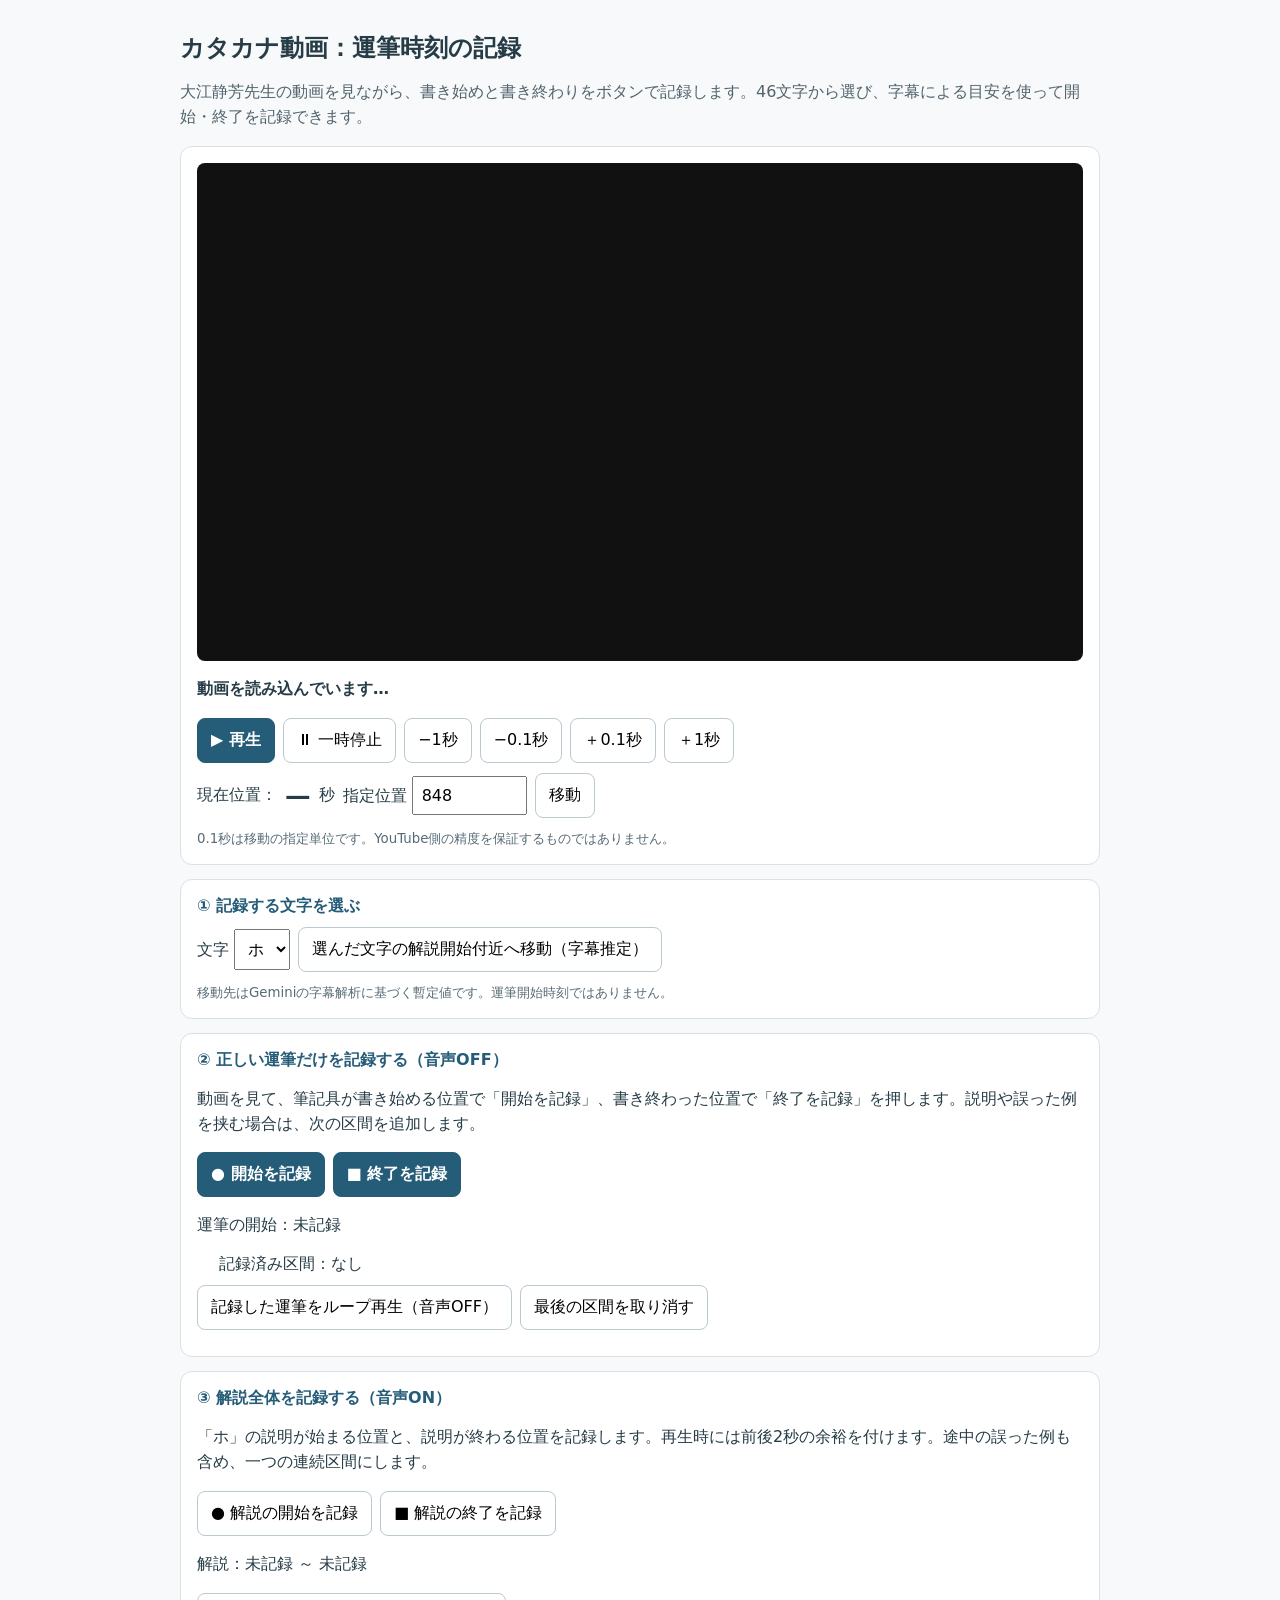
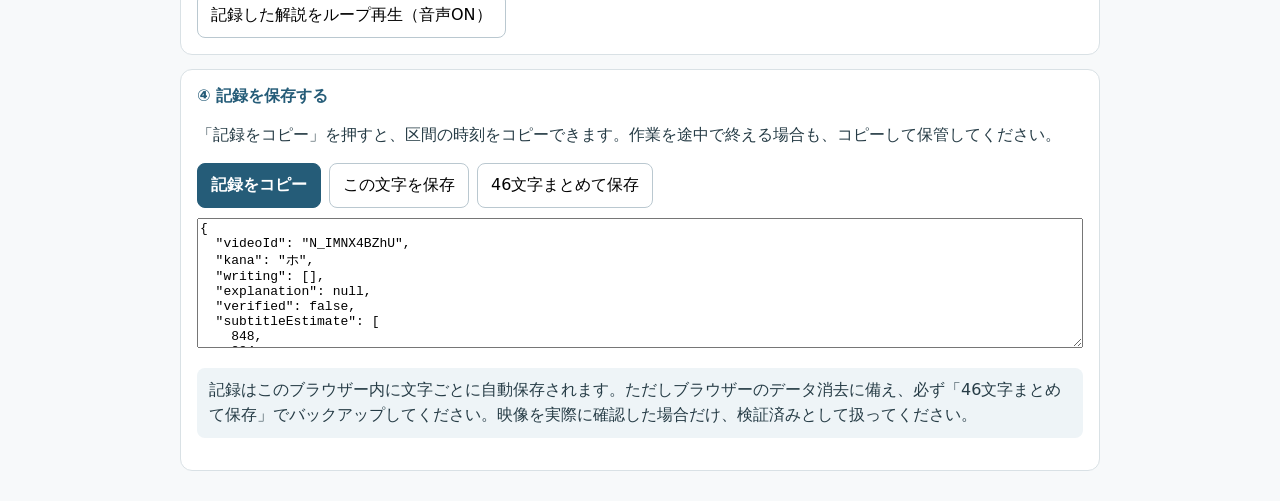
==== commit 21e7598e: "Preserve per-kana timing records locally and export all 46 in one JSON" ====
--- a/oe-video-timing-test.html
+++ b/oe-video-timing-test.html
@@ -8,22 +8,23 @@
 <div class="panel"><div class="step">② 正しい運筆だけを記録する（音声OFF）</div><p>動画を見て、筆記具が書き始める位置で「開始を記録」、書き終わった位置で「終了を記録」を押します。説明や誤った例を挟む場合は、次の区間を追加します。</p>
 <div class="row"><button class="primary" id="markStart">● 開始を記録</button><button class="primary" id="markEnd">■ 終了を記録</button></div><p id="pending">開始：未記録</p><div id="segments">記録済み区間：なし</div><div class="row"><button id="testWriting">記録した運筆をループ再生（音声OFF）</button><button id="undo">最後の区間を取り消す</button></div></div>
 <div class="panel"><div class="step">③ 解説全体を記録する（音声ON）</div><p>「ホ」の説明が始まる位置と、説明が終わる位置を記録します。再生時には前後2秒の余裕を付けます。途中の誤った例も含め、一つの連続区間にします。</p><div class="row"><button id="exStart">● 解説の開始を記録</button><button id="exEnd">■ 解説の終了を記録</button></div><p id="exDisplay">解説：未記録</p><button id="testExplanation">記録した解説をループ再生（音声ON）</button></div>
-<div class="panel"><div class="step">④ 記録を保存する</div><p>「記録をコピー」を押すと、区間の時刻をコピーできます。作業を途中で終える場合も、コピーして保管してください。</p><div class="row"><button class="primary" id="copy">記録をコピー</button><button id="download">JSONを保存</button></div><textarea id="json" readonly aria-label="記録データ"></textarea><p class="notice">記録は自動保存されません。映像を実際に確認した場合だけ、検証済みとして扱ってください。</p></div>
+<div class="panel"><div class="step">④ 記録を保存する</div><p>「記録をコピー」を押すと、区間の時刻をコピーできます。作業を途中で終える場合も、コピーして保管してください。</p><div class="row"><button class="primary" id="copy">記録をコピー</button><button id="download">この文字を保存</button><button id="downloadAll">46文字まとめて保存</button></div><textarea id="json" readonly aria-label="記録データ"></textarea><p class="notice">記録はこのブラウザー内に文字ごとに自動保存されます。ただしブラウザーのデータ消去に備え、必ず「46文字まとめて保存」でバックアップしてください。映像を実際に確認した場合だけ、検証済みとして扱ってください。</p></div>
 <script>
 const VIDEO='N_IMNX4BZhU';const SUBTITLE_TIMES={"ア":[50,74],"イ":[75,93],"ウ":[94,127],"エ":[128,162],"オ":[163,196],"カ":[197,222],"キ":[223,256],"ク":[257,293],"ケ":[294,332],"コ":[333,359],"サ":[360,390],"シ":[391,425],"ス":[426,457],"セ":[458,483],"ソ":[484,512],"タ":[513,536],"チ":[537,559],"ツ":[560,591],"テ":[592,609],"ト":[610,641],"ナ":[642,671],"ニ":[672,692],"ヌ":[693,719],"ネ":[720,754],"ノ":[755,768],"ハ":[769,792],"ヒ":[793,810],"フ":[811,829],"ヘ":[830,847],"ホ":[848,884],"マ":[885,909],"ミ":[910,922],"ム":[923,948],"メ":[949,969],"モ":[970,993],"ヤ":[994,1018],"ユ":[1019,1045],"ヨ":[1046,1066],"ラ":[1067,1083],"リ":[1084,1100],"ル":[1101,1125],"レ":[1126,1142],"ロ":[1143,1166],"ワ":[1167,1182],"ヲ":[1228,1244],"ン":[1245,1272]};let player,ready=false,mode='',i=0,loopBusy=false,pending=null,segments=[],exStart=null,exEnd=null;const $=id=>document.getElementById(id);const status=s=>$('status').textContent=s;
 function onYouTubeIframeAPIReady(){player=new YT.Player('player',{videoId:VIDEO,playerVars:{playsinline:1,rel:0},events:{onReady:()=>{ready=true;status('準備完了。動画を再生できます。')},onError:e=>status('動画を再生できません（エラー '+e.data+'）。')}})}
 const script=document.createElement('script');script.src='https://www.youtube.com/iframe_api';document.head.append(script);
 function current(){return ready?player.getCurrentTime():null}function seek(t){if(!ready||!Number.isFinite(t)||t<0)return;stop();player.seekTo(t,true);$('seekInput').value=t.toFixed(1)}function stop(){mode='';loopBusy=false;if(ready)player.pauseVideo()}
 function fmt(t){return t===null?'未記録':t.toFixed(2)+'秒'}function valid(a,b){return Number.isFinite(a)&&Number.isFinite(b)&&b>a&&a>=0}
-function refresh(){$('pending').textContent='運筆の開始：'+fmt(pending);$('segments').replaceChildren();if(!segments.length){$('segments').textContent='記録済み区間：なし'}else{const list=document.createElement('ol');segments.forEach(([a,b])=>{const li=document.createElement('li');li.textContent=fmt(a)+' ～ '+fmt(b);list.append(li)});$('segments').append('記録済み区間：',list)}$('exDisplay').textContent='解説：'+fmt(exStart)+' ～ '+fmt(exEnd);$('json').value=JSON.stringify({videoId:VIDEO,kana:$('kana').value,writing:segments,explanation:valid(exStart,exEnd)?[exStart,exEnd]:null,verified:false,subtitleEstimate:SUBTITLE_TIMES[$('kana').value],notes:'字幕時刻はGemini解析の暫定値。運筆は実際の映像確認が必要。YouTube IFrame APIのシークはフレーム精度を保証しない。'},null,2)}
-$('play').onclick=()=>{if(ready){stop();player.playVideo()}};$('pause').onclick=()=>stop();$('back').onclick=()=>seek(Math.max(0,(current()||0)-1));$('backFine').onclick=()=>seek(Math.max(0,(current()||0)-.1));$('forward').onclick=()=>seek((current()||0)+1);$('forwardFine').onclick=()=>seek((current()||0)+.1);$('seek').onclick=()=>{const v=$('seekInput').value;if(v.trim()!=='')seek(Number(v))};$('near').onclick=()=>seek(SUBTITLE_TIMES[$('kana').value][0]);$('kana').onchange=()=>{stop();pending=null;segments=[];exStart=null;exEnd=null;refresh();status($('kana').value+'：記録欄を初期化しました。字幕の開始時刻へ移動できます。')};
+const STORAGE_KEY='esakits-oe-timings-v1';let records={};try{records=JSON.parse(localStorage.getItem(STORAGE_KEY)||'{}')||{}}catch(e){records={}}function saveRecord(){const k=$('kana').value;records[k]={writing:segments.map(x=>[...x]),exStart,exEnd};try{localStorage.setItem(STORAGE_KEY,JSON.stringify(records))}catch(e){status('ブラウザー保存に失敗しました。JSONをダウンロードしてください。')}}function loadRecord(){const x=records[$('kana').value]||{};segments=Array.isArray(x.writing)?x.writing.map(a=>[...a]):[];exStart=Number.isFinite(x.exStart)?x.exStart:null;exEnd=Number.isFinite(x.exEnd)?x.exEnd:null;pending=null;refresh()}function refresh(){$('pending').textContent='運筆の開始：'+fmt(pending);$('segments').replaceChildren();if(!segments.length){$('segments').textContent='記録済み区間：なし'}else{const list=document.createElement('ol');segments.forEach(([a,b])=>{const li=document.createElement('li');li.textContent=fmt(a)+' ～ '+fmt(b);list.append(li)});$('segments').append('記録済み区間：',list)}$('exDisplay').textContent='解説：'+fmt(exStart)+' ～ '+fmt(exEnd);$('json').value=JSON.stringify({videoId:VIDEO,kana:$('kana').value,writing:segments,explanation:valid(exStart,exEnd)?[exStart,exEnd]:null,verified:false,subtitleEstimate:SUBTITLE_TIMES[$('kana').value],notes:'字幕時刻はGemini解析の暫定値。運筆は実際の映像確認が必要。YouTube IFrame APIのシークはフレーム精度を保証しない。'},null,2)}
+$('play').onclick=()=>{if(ready){stop();player.playVideo()}};$('pause').onclick=()=>stop();$('back').onclick=()=>seek(Math.max(0,(current()||0)-1));$('backFine').onclick=()=>seek(Math.max(0,(current()||0)-.1));$('forward').onclick=()=>seek((current()||0)+1);$('forwardFine').onclick=()=>seek((current()||0)+.1);$('seek').onclick=()=>{const v=$('seekInput').value;if(v.trim()!=='')seek(Number(v))};$('near').onclick=()=>seek(SUBTITLE_TIMES[$('kana').value][0]);$('kana').onchange=()=>{stop();pending=null;loadRecord();status($('kana').value+'：保存済みの記録を読み込みました。字幕の開始時刻へ移動できます。')};
 $('markStart').onclick=()=>{if(!ready)return;stop();pending=current();refresh();status('運筆の開始を記録しました。終了位置を探してください。')};
-$('markEnd').onclick=()=>{if(!ready||pending===null){status('先に「開始を記録」を押してください。');return}stop();const end=current();if(!valid(pending,end)){status('終了位置は開始位置より後にしてください。');return}segments.push([pending,end]);pending=null;refresh();status('運筆区間を記録しました。別の区間も追加できます。')};
-$('undo').onclick=()=>{stop();segments.pop();refresh()};
-$('exStart').onclick=()=>{if(!ready)return;stop();exStart=current();refresh();status('解説の開始を記録しました。')};$('exEnd').onclick=()=>{if(!ready)return;stop();exEnd=current();refresh();status('解説の終了を記録しました。')};
+$('markEnd').onclick=()=>{if(!ready||pending===null){status('先に「開始を記録」を押してください。');return}stop();const end=current();if(!valid(pending,end)){status('終了位置は開始位置より後にしてください。');return}segments.push([pending,end]);pending=null;saveRecord();refresh();status('運筆区間を記録しました。別の区間も追加できます。')};
+$('undo').onclick=()=>{stop();segments.pop();saveRecord();refresh()};
+$('exStart').onclick=()=>{if(!ready)return;stop();exStart=current();saveRecord();refresh();status('解説の開始を記録しました。')};$('exEnd').onclick=()=>{if(!ready)return;stop();exEnd=current();saveRecord();refresh();status('解説の終了を記録しました。')};
 function test(which){if(!ready)return;stop();const ranges=which==='writing'?segments:(valid(exStart,exEnd)?[[exStart,exEnd]]:[]);if(!ranges.length){status('先に開始・終了を記録してください。');return}mode=which;i=0;loopBusy=false;player.seekTo(Math.max(0,ranges[0][0]-(which==='explanation'?2:0)),true);if(which==='writing')player.mute();else player.unMute();player.playVideo();status(which==='writing'?'運筆のみ再生中':'解説付き再生中')}
 $('testWriting').onclick=()=>test('writing');$('testExplanation').onclick=()=>test('explanation');
 $('copy').onclick=()=>{refresh();if(navigator.clipboard&&navigator.clipboard.writeText){navigator.clipboard.writeText($('json').value).then(()=>status('記録をコピーしました。')).catch(()=>status('コピーできません。下のJSON欄からコピーしてください。'))}else{status('下のJSON欄を選択してコピーしてください。');$('json').select()}};
 $('download').onclick=()=>{refresh();const blob=new Blob([$('json').value],{type:'application/json'});const url=URL.createObjectURL(blob);const a=document.createElement('a');a.href=url;a.download='katakana-'+$('kana').value+'-timing.json';a.click();setTimeout(()=>URL.revokeObjectURL(url),1000)};
-setInterval(()=>{if(!ready)return;const t=current();$('time').textContent=t.toFixed(2);if(!mode)return;const ranges=mode==='writing'?segments:[[exStart,exEnd]];const range=ranges[i];if(!range||!valid(...range)){stop();return}if(t>=range[1]+(mode==='explanation'?2:0)-.08&&!loopBusy){loopBusy=true;i=(i+1)%ranges.length;const next=ranges[i][0]-(mode==='explanation'?2:0);player.seekTo(Math.max(0,next),true);setTimeout(()=>{loopBusy=false},300)}},100);refresh();
+$('downloadAll').onclick=()=>{saveRecord();const all=Object.fromEntries(Object.entries(SUBTITLE_TIMES).map(([kana,subtitleEstimate])=>[kana,{subtitleEstimate,writing:records[kana]?.writing||[],explanation:Number.isFinite(records[kana]?.exStart)&&Number.isFinite(records[kana]?.exEnd)?[records[kana].exStart,records[kana].exEnd]:null,verified:false}]));const blob=new Blob([JSON.stringify({videoId:VIDEO,source:'Gemini字幕推定＋ブラウザーでの記録',characters:all},null,2)],{type:'application/json'});const url=URL.createObjectURL(blob);const a=document.createElement('a');a.href=url;a.download='oe-katakana-all-46-timings.json';a.click();setTimeout(()=>URL.revokeObjectURL(url),1000)};
+setInterval(()=>{if(!ready)return;const t=current();$('time').textContent=t.toFixed(2);if(!mode)return;const ranges=mode==='writing'?segments:[[exStart,exEnd]];const range=ranges[i];if(!range||!valid(...range)){stop();return}if(t>=range[1]+(mode==='explanation'?2:0)-.08&&!loopBusy){loopBusy=true;i=(i+1)%ranges.length;const next=ranges[i][0]-(mode==='explanation'?2:0);player.seekTo(Math.max(0,next),true);setTimeout(()=>{loopBusy=false},300)}},100);loadRecord();
 </script></body></html>
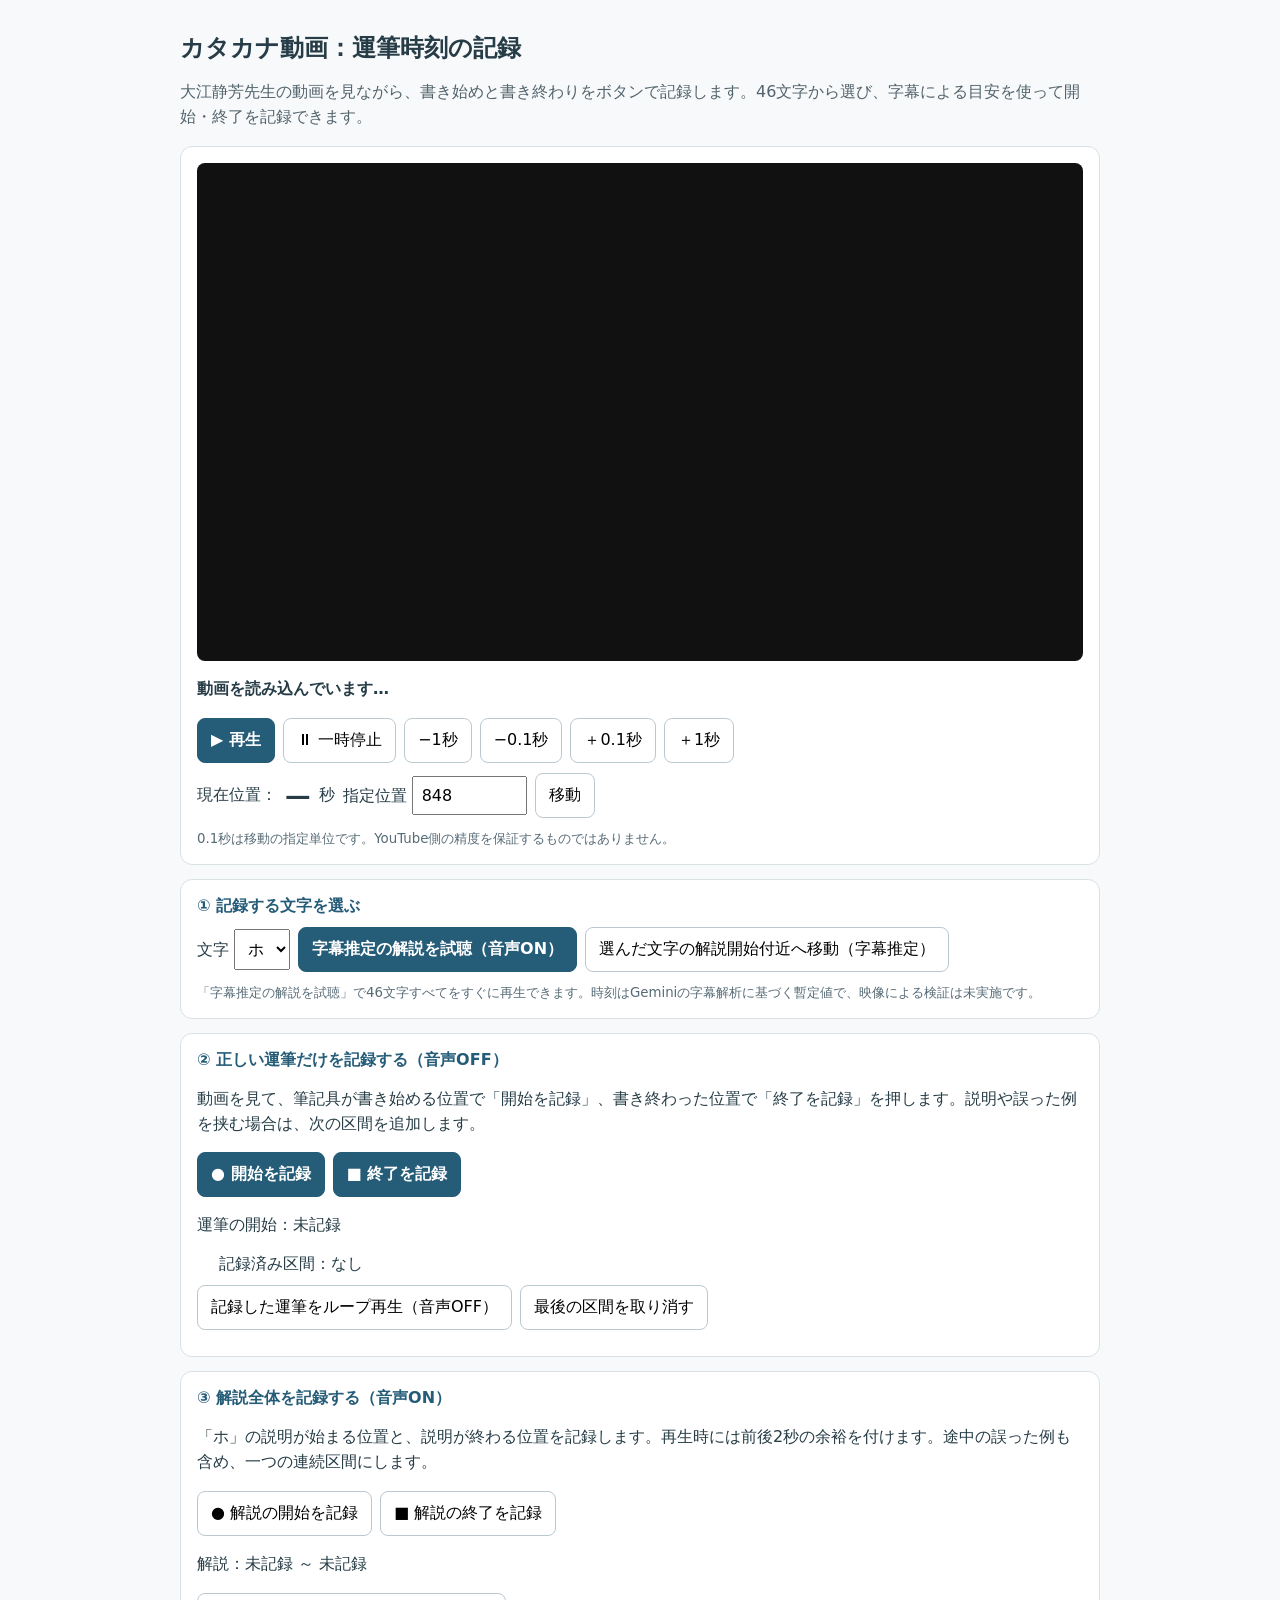
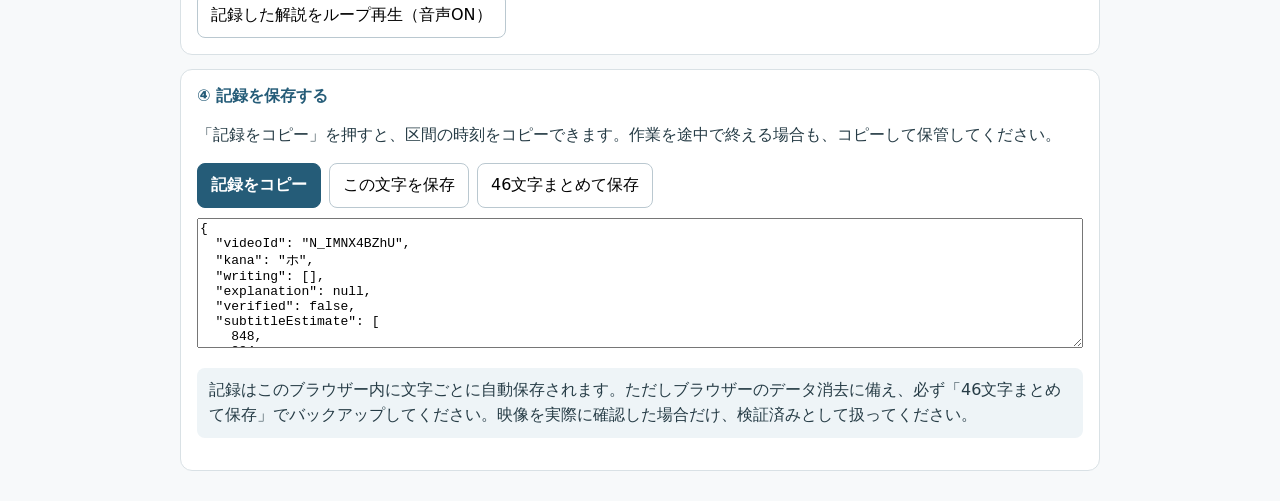
==== commit ecb95258: "Add instant subtitle-based explanation playback for all 46 katakana" ====
--- a/oe-video-timing-test.html
+++ b/oe-video-timing-test.html
@@ -4,7 +4,7 @@
 <div class="panel"><div id="player"></div><p id="status" role="status">動画を読み込んでいます…</p>
 <div class="row"><button id="play" class="primary">▶ 再生</button><button id="pause">⏸ 一時停止</button><button id="back">−1秒</button><button id="backFine">−0.1秒</button><button id="forwardFine">＋0.1秒</button><button id="forward">＋1秒</button></div>
 <div class="row"><span>現在位置：</span><output class="clock" id="time">—</output><span>秒</span><label>指定位置 <input id="seekInput" type="number" step="0.1" min="0" value="848"></label><button id="seek">移動</button></div><small>0.1秒は移動の指定単位です。YouTube側の精度を保証するものではありません。</small></div>
-<div class="panel"><div class="step">① 記録する文字を選ぶ</div><div class="row"><label>文字 <select id="kana"><option value="ア">ア</option><option value="イ">イ</option><option value="ウ">ウ</option><option value="エ">エ</option><option value="オ">オ</option><option value="カ">カ</option><option value="キ">キ</option><option value="ク">ク</option><option value="ケ">ケ</option><option value="コ">コ</option><option value="サ">サ</option><option value="シ">シ</option><option value="ス">ス</option><option value="セ">セ</option><option value="ソ">ソ</option><option value="タ">タ</option><option value="チ">チ</option><option value="ツ">ツ</option><option value="テ">テ</option><option value="ト">ト</option><option value="ナ">ナ</option><option value="ニ">ニ</option><option value="ヌ">ヌ</option><option value="ネ">ネ</option><option value="ノ">ノ</option><option value="ハ">ハ</option><option value="ヒ">ヒ</option><option value="フ">フ</option><option value="ヘ">ヘ</option><option value="ホ" selected>ホ</option><option value="マ">マ</option><option value="ミ">ミ</option><option value="ム">ム</option><option value="メ">メ</option><option value="モ">モ</option><option value="ヤ">ヤ</option><option value="ユ">ユ</option><option value="ヨ">ヨ</option><option value="ラ">ラ</option><option value="リ">リ</option><option value="ル">ル</option><option value="レ">レ</option><option value="ロ">ロ</option><option value="ワ">ワ</option><option value="ヲ">ヲ</option><option value="ン">ン</option></select></label><button id="near">選んだ文字の解説開始付近へ移動（字幕推定）</button></div><small>移動先はGeminiの字幕解析に基づく暫定値です。運筆開始時刻ではありません。</small></div>
+<div class="panel"><div class="step">① 記録する文字を選ぶ</div><div class="row"><label>文字 <select id="kana"><option value="ア">ア</option><option value="イ">イ</option><option value="ウ">ウ</option><option value="エ">エ</option><option value="オ">オ</option><option value="カ">カ</option><option value="キ">キ</option><option value="ク">ク</option><option value="ケ">ケ</option><option value="コ">コ</option><option value="サ">サ</option><option value="シ">シ</option><option value="ス">ス</option><option value="セ">セ</option><option value="ソ">ソ</option><option value="タ">タ</option><option value="チ">チ</option><option value="ツ">ツ</option><option value="テ">テ</option><option value="ト">ト</option><option value="ナ">ナ</option><option value="ニ">ニ</option><option value="ヌ">ヌ</option><option value="ネ">ネ</option><option value="ノ">ノ</option><option value="ハ">ハ</option><option value="ヒ">ヒ</option><option value="フ">フ</option><option value="ヘ">ヘ</option><option value="ホ" selected>ホ</option><option value="マ">マ</option><option value="ミ">ミ</option><option value="ム">ム</option><option value="メ">メ</option><option value="モ">モ</option><option value="ヤ">ヤ</option><option value="ユ">ユ</option><option value="ヨ">ヨ</option><option value="ラ">ラ</option><option value="リ">リ</option><option value="ル">ル</option><option value="レ">レ</option><option value="ロ">ロ</option><option value="ワ">ワ</option><option value="ヲ">ヲ</option><option value="ン">ン</option></select></label><button id="previewSubtitle" class="primary">字幕推定の解説を試聴（音声ON）</button><button id="near">選んだ文字の解説開始付近へ移動（字幕推定）</button></div><small>「字幕推定の解説を試聴」で46文字すべてをすぐに再生できます。時刻はGeminiの字幕解析に基づく暫定値で、映像による検証は未実施です。</small></div>
 <div class="panel"><div class="step">② 正しい運筆だけを記録する（音声OFF）</div><p>動画を見て、筆記具が書き始める位置で「開始を記録」、書き終わった位置で「終了を記録」を押します。説明や誤った例を挟む場合は、次の区間を追加します。</p>
 <div class="row"><button class="primary" id="markStart">● 開始を記録</button><button class="primary" id="markEnd">■ 終了を記録</button></div><p id="pending">開始：未記録</p><div id="segments">記録済み区間：なし</div><div class="row"><button id="testWriting">記録した運筆をループ再生（音声OFF）</button><button id="undo">最後の区間を取り消す</button></div></div>
 <div class="panel"><div class="step">③ 解説全体を記録する（音声ON）</div><p>「ホ」の説明が始まる位置と、説明が終わる位置を記録します。再生時には前後2秒の余裕を付けます。途中の誤った例も含め、一つの連続区間にします。</p><div class="row"><button id="exStart">● 解説の開始を記録</button><button id="exEnd">■ 解説の終了を記録</button></div><p id="exDisplay">解説：未記録</p><button id="testExplanation">記録した解説をループ再生（音声ON）</button></div>
@@ -21,10 +21,11 @@
 $('markEnd').onclick=()=>{if(!ready||pending===null){status('先に「開始を記録」を押してください。');return}stop();const end=current();if(!valid(pending,end)){status('終了位置は開始位置より後にしてください。');return}segments.push([pending,end]);pending=null;saveRecord();refresh();status('運筆区間を記録しました。別の区間も追加できます。')};
 $('undo').onclick=()=>{stop();segments.pop();saveRecord();refresh()};
 $('exStart').onclick=()=>{if(!ready)return;stop();exStart=current();saveRecord();refresh();status('解説の開始を記録しました。')};$('exEnd').onclick=()=>{if(!ready)return;stop();exEnd=current();saveRecord();refresh();status('解説の終了を記録しました。')};
+function previewSubtitle(){if(!ready)return;stop();const range=SUBTITLE_TIMES[$('kana').value];if(!range){status('字幕時刻がありません');return}mode='subtitle';i=0;loopBusy=false;player.unMute();player.seekTo(Math.max(0,range[0]-2),true);player.playVideo();status($('kana').value+'：字幕推定 '+range[0]+'〜'+range[1]+'秒を試聴中（未実測）')};$('previewSubtitle').onclick=previewSubtitle;
 function test(which){if(!ready)return;stop();const ranges=which==='writing'?segments:(valid(exStart,exEnd)?[[exStart,exEnd]]:[]);if(!ranges.length){status('先に開始・終了を記録してください。');return}mode=which;i=0;loopBusy=false;player.seekTo(Math.max(0,ranges[0][0]-(which==='explanation'?2:0)),true);if(which==='writing')player.mute();else player.unMute();player.playVideo();status(which==='writing'?'運筆のみ再生中':'解説付き再生中')}
 $('testWriting').onclick=()=>test('writing');$('testExplanation').onclick=()=>test('explanation');
 $('copy').onclick=()=>{refresh();if(navigator.clipboard&&navigator.clipboard.writeText){navigator.clipboard.writeText($('json').value).then(()=>status('記録をコピーしました。')).catch(()=>status('コピーできません。下のJSON欄からコピーしてください。'))}else{status('下のJSON欄を選択してコピーしてください。');$('json').select()}};
 $('download').onclick=()=>{refresh();const blob=new Blob([$('json').value],{type:'application/json'});const url=URL.createObjectURL(blob);const a=document.createElement('a');a.href=url;a.download='katakana-'+$('kana').value+'-timing.json';a.click();setTimeout(()=>URL.revokeObjectURL(url),1000)};
 $('downloadAll').onclick=()=>{saveRecord();const all=Object.fromEntries(Object.entries(SUBTITLE_TIMES).map(([kana,subtitleEstimate])=>[kana,{subtitleEstimate,writing:records[kana]?.writing||[],explanation:Number.isFinite(records[kana]?.exStart)&&Number.isFinite(records[kana]?.exEnd)?[records[kana].exStart,records[kana].exEnd]:null,verified:false}]));const blob=new Blob([JSON.stringify({videoId:VIDEO,source:'Gemini字幕推定＋ブラウザーでの記録',characters:all},null,2)],{type:'application/json'});const url=URL.createObjectURL(blob);const a=document.createElement('a');a.href=url;a.download='oe-katakana-all-46-timings.json';a.click();setTimeout(()=>URL.revokeObjectURL(url),1000)};
-setInterval(()=>{if(!ready)return;const t=current();$('time').textContent=t.toFixed(2);if(!mode)return;const ranges=mode==='writing'?segments:[[exStart,exEnd]];const range=ranges[i];if(!range||!valid(...range)){stop();return}if(t>=range[1]+(mode==='explanation'?2:0)-.08&&!loopBusy){loopBusy=true;i=(i+1)%ranges.length;const next=ranges[i][0]-(mode==='explanation'?2:0);player.seekTo(Math.max(0,next),true);setTimeout(()=>{loopBusy=false},300)}},100);loadRecord();
+setInterval(()=>{if(!ready)return;const t=current();$('time').textContent=t.toFixed(2);if(!mode)return;const ranges=mode==='writing'?segments:mode==='subtitle'?[SUBTITLE_TIMES[$('kana').value]]:[[exStart,exEnd]];const range=ranges[i];if(!range||!valid(...range)){stop();return}if(t>=range[1]+(mode==='explanation'||mode==='subtitle'?2:0)-.08&&!loopBusy){loopBusy=true;i=(i+1)%ranges.length;const next=ranges[i][0]-(mode==='explanation'||mode==='subtitle'?2:0);player.seekTo(Math.max(0,next),true);setTimeout(()=>{loopBusy=false},300)}},100);loadRecord();
 </script></body></html>
